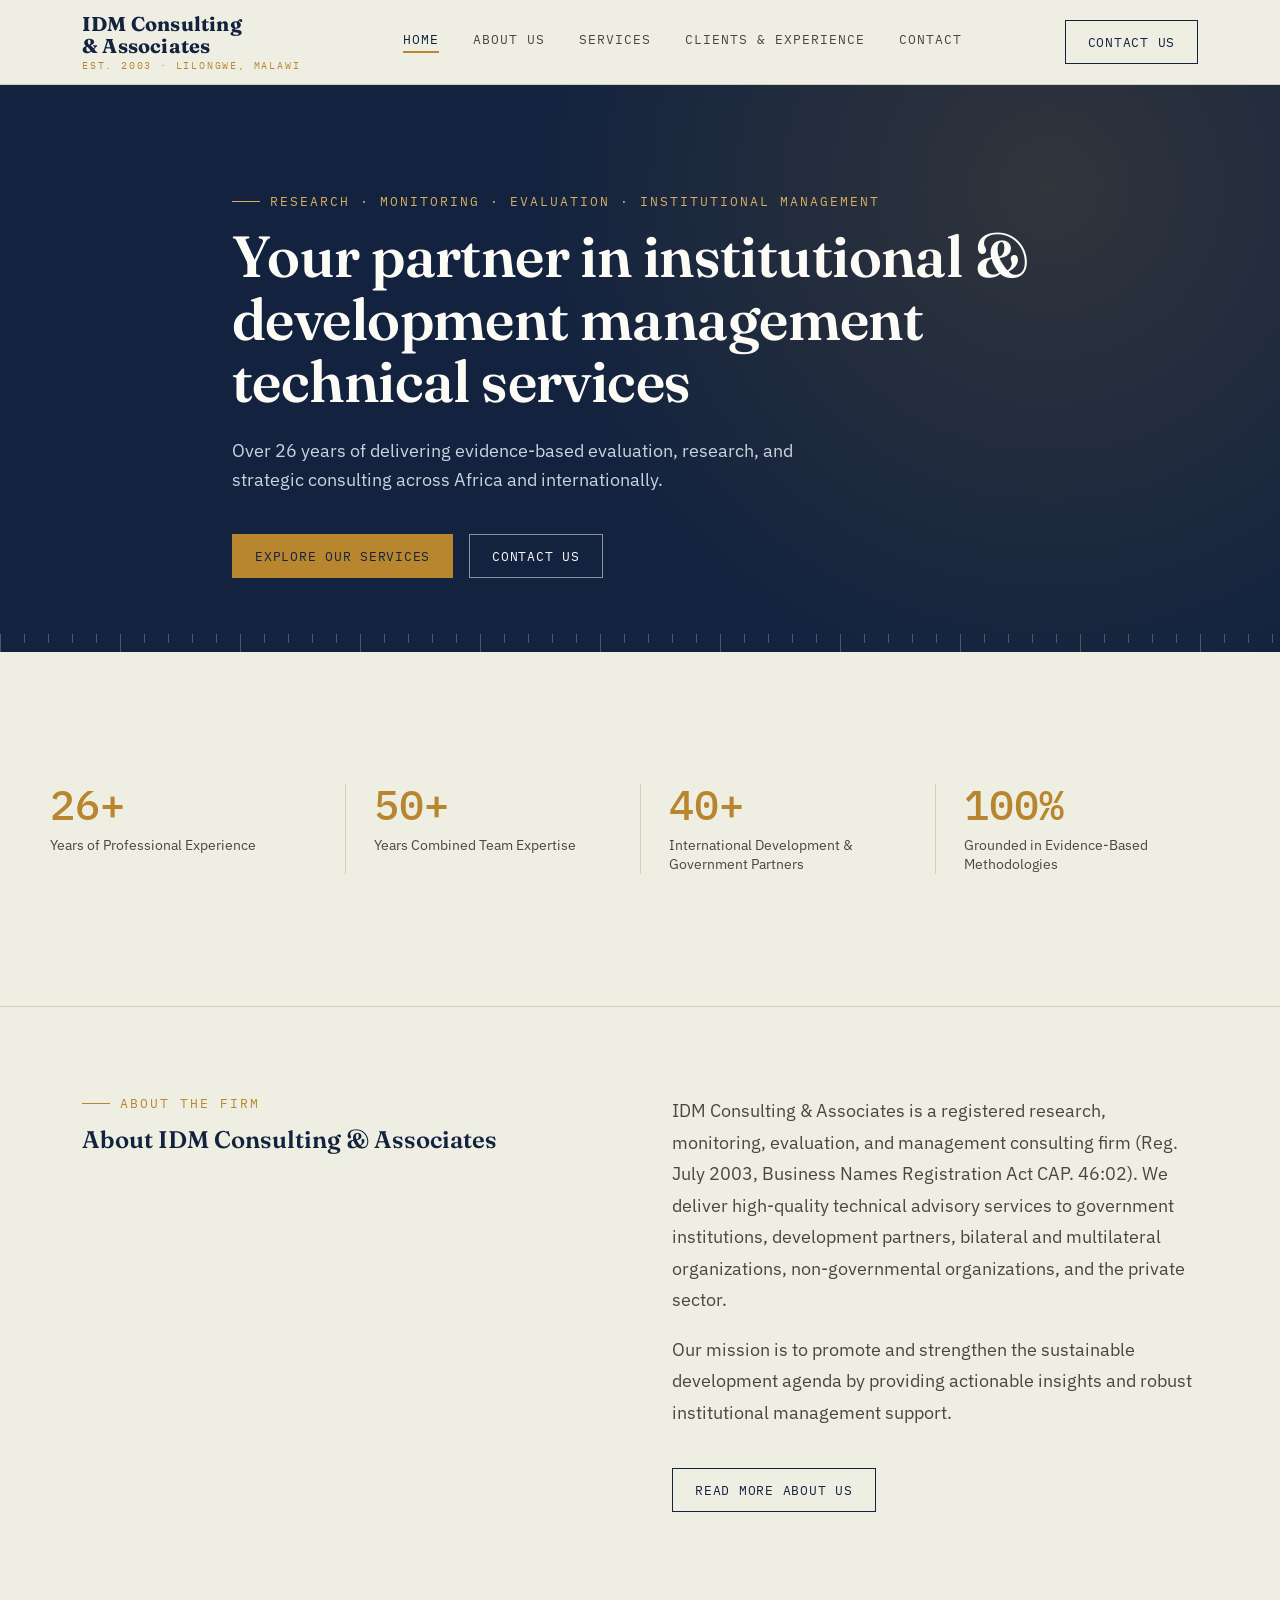
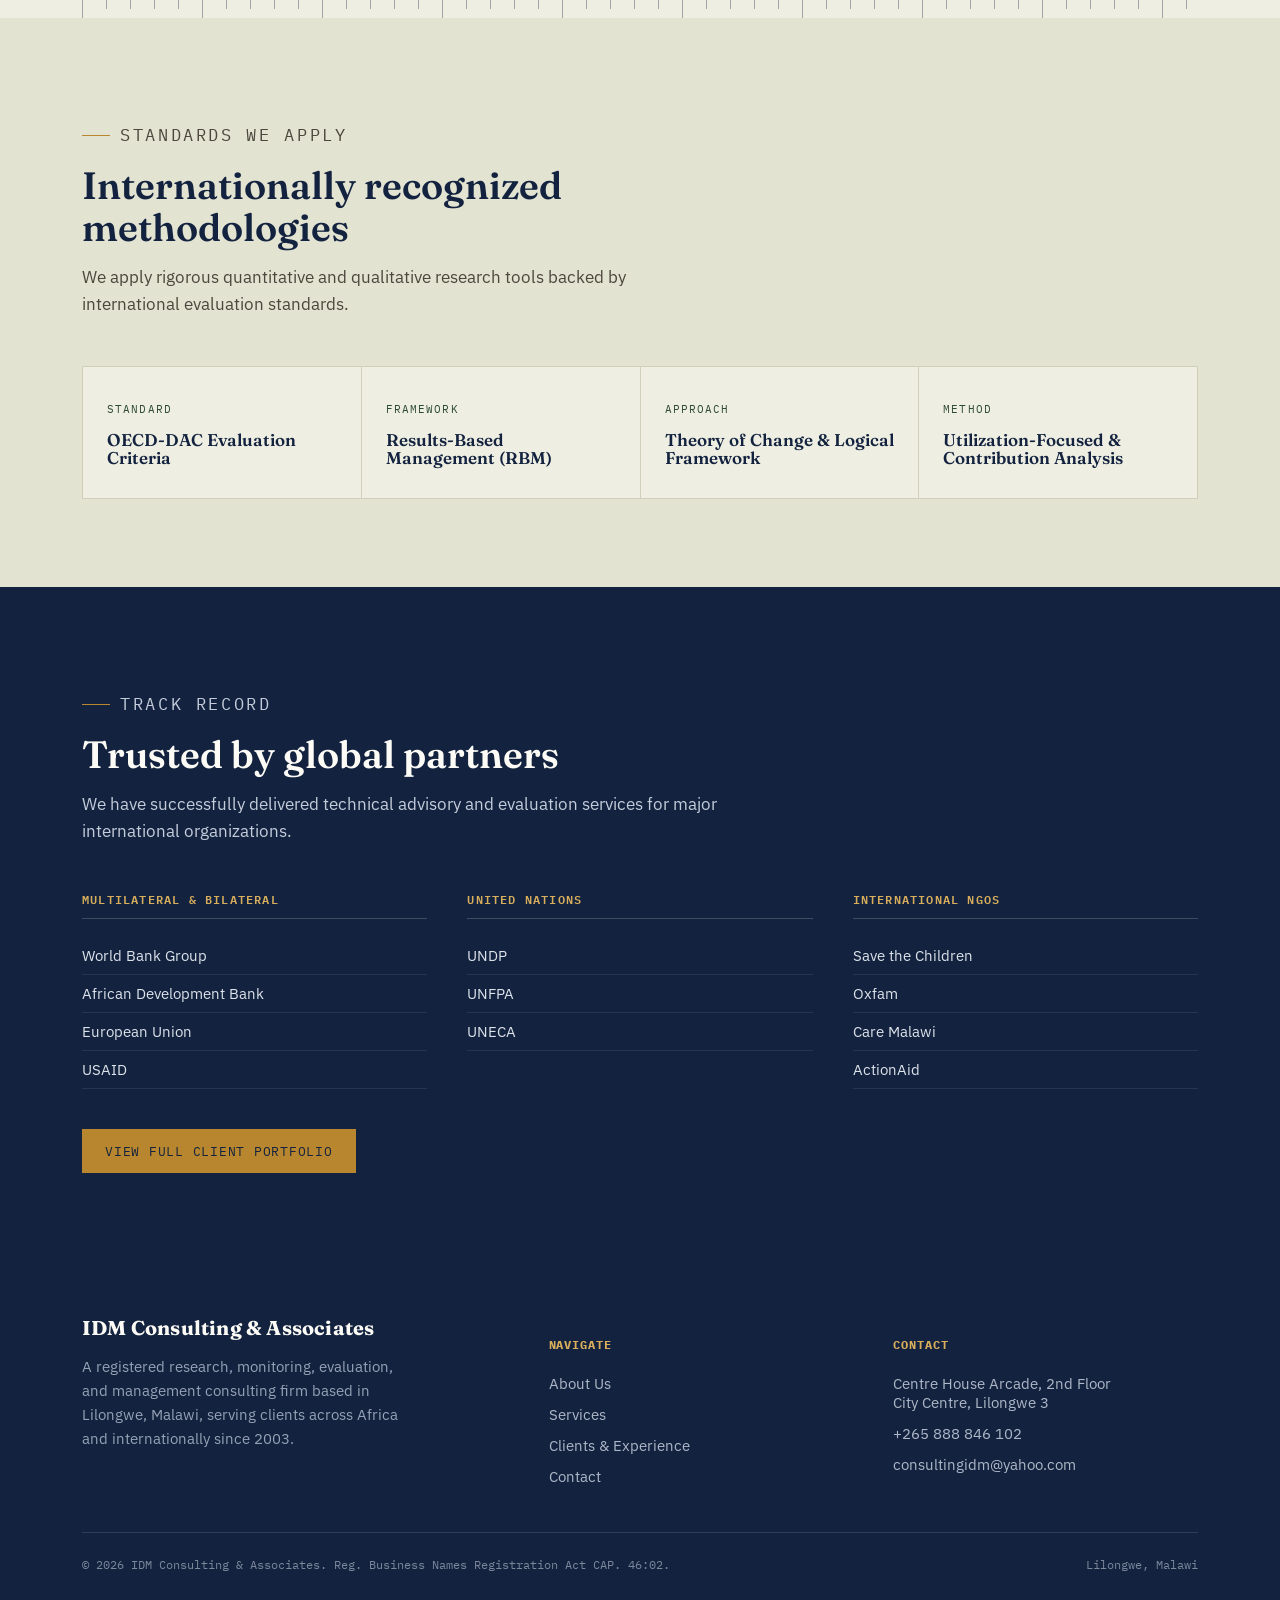
==== index.html @ 52120470 "Add CSS styles and design tokens to index.html Added CSS design tokens and styles for various elemen" ====
<!DOCTYPE html>
<html lang="en">
<head>
<meta charset="UTF-8">
<meta name="viewport" content="width=device-width, initial-scale=1.0">
<title>IDM Consulting & Associates — Institutional & Development Management Technical Services</title>
<meta name="description" content="IDM Consulting & Associates: 26+ years delivering evidence-based evaluation, research, and strategic consulting across Africa and internationally.">
<link rel="preconnect" href="https://fonts.googleapis.com">
<link href="https://fonts.googleapis.com/css2?family=Fraunces:ital,wght@0,500;0,600;0,700;0,900;1,500&family=IBM+Plex+Sans:wght@400;500;600&family=IBM+Plex+Mono:wght@400;500&display=swap" rel="stylesheet">
<style>
/* ========================================================================
   IDM Consulting & Associates — Design Tokens
   Ink (institutional navy) / Paper (archival document) / Gold (evidence)
   Forest (sector, growth) / Rust (Malawi warmth, sparing accent)
   ======================================================================== */

:root {
  --ink: #13233F;
  --ink-2: #1B3155;
  --ink-soft: #5A6B8C;
  --paper: #EEEEE2;
  --paper-alt: #E3E3D2;
  --paper-line: #CFCFBC;
  --gold: #B8862E;
  --gold-light: #D8AE5C;
  --forest: #2C4A34;
  --rust: #9C4630;
  --charcoal: #201D18;
  --charcoal-soft: #4B473C;
  --white: #FCFBF6;

  --serif: "Fraunces", "Iowan Old Style", Georgia, serif;
  --sans: "IBM Plex Sans", -apple-system, BlinkMacSystemFont, "Segoe UI", sans-serif;
  --mono: "IBM Plex Mono", "SFMono-Regular", Menlo, monospace;

  --max: 1180px;
}

*,
*::before,
*::after {
  box-sizing: border-box;
}

html {
  scroll-behavior: smooth;
}

body {
  margin: 0;
  font-family: var(--sans);
  color: var(--charcoal);
  background: var(--paper);
  -webkit-font-smoothing: antialiased;
}

img {
  max-width: 100%;
  display: block;
}

a {
  color: inherit;
  text-decoration: none;
}

ul {
  margin: 0;
  padding: 0;
  list-style: none;
}

h1,
h2,
h3,
h4 {
  font-family: var(--serif);
  margin: 0;
  font-weight: 600;
  color: var(--ink);
  line-height: 1.08;
}

p {
  margin: 0;
}

.wrap {
  max-width: var(--max);
  margin: 0 auto;
  padding: 0 32px;
}

:focus-visible {
  outline: 3px solid var(--gold);
  outline-offset: 3px;
}

@media (prefers-reduced-motion: reduce) {
  * {
    animation-duration: 0.01ms !important;
    transition-duration: 0.01ms !important;
    scroll-behavior: auto !important;
  }
}

/* ---------- Eyebrow / mono labels ---------- */
.eyebrow {
  font-family: var(--mono);
  font-size: 12.5px;
  letter-spacing: 0.16em;
  text-transform: uppercase;
  color: var(--gold);
  display: flex;
  align-items: center;
  gap: 10px;
  margin-bottom: 16px;
}

.eyebrow::before {
  content: "";
  width: 28px;
  height: 1px;
  background: var(--gold);
  display: block;
}

/* ---------- Evidence Ruler — signature divider ---------- */
.ruler {
  height: 18px;
  width: 100%;
  background-image:
    repeating-linear-gradient(90deg,
      var(--ink) 0, var(--ink) 1px,
      transparent 1px, transparent 24px),
    repeating-linear-gradient(90deg,
      var(--ink) 0, var(--ink) 1px,
      transparent 1px, transparent 120px);
  background-size: 24px 9px, 120px 18px;
  background-repeat: repeat-x;
  background-position: left top, left bottom;
  opacity: 0.35;
}

.ruler.on-dark {
  opacity: 0.28;
  filter: invert(1);
}

.ruler-row {
  width: 100%;
  overflow: hidden;
}

/* ---------- Header ---------- */
.site-header {
  position: sticky;
  top: 0;
  z-index: 50;
  background: rgba(238, 238, 226, 0.92);
  backdrop-filter: blur(6px);
  border-bottom: 1px solid var(--paper-line);
}

.site-header .wrap {
  display: flex;
  align-items: center;
  justify-content: space-between;
  height: 84px;
}

.logo {
  font-family: var(--serif);
  font-size: 20px;
  font-weight: 700;
  color: var(--ink);
  letter-spacing: 0.01em;
  line-height: 1.1;
}

.logo span {
  display: block;
  font-family: var(--mono);
  font-size: 10px;
  font-weight: 400;
  letter-spacing: 0.18em;
  color: var(--gold);
  text-transform: uppercase;
  margin-top: 3px;
}

nav.main-nav {
  display: flex;
  align-items: center;
  gap: 34px;
}

nav.main-nav a {
  font-family: var(--mono);
  font-size: 12.5px;
  letter-spacing: 0.08em;
  text-transform: uppercase;
  color: var(--charcoal-soft);
  padding-bottom: 4px;
  border-bottom: 2px solid transparent;
  transition: color .15s ease, border-color .15s ease;
}

nav.main-nav a:hover {
  color: var(--ink);
  border-color: var(--gold);
}

nav.main-nav a.active {
  color: var(--ink);
  border-color: var(--gold);
}

.btn {
  font-family: var(--mono);
  font-size: 12.5px;
  letter-spacing: 0.06em;
  text-transform: uppercase;
  padding: 13px 22px;
  border: 1px solid var(--ink);
  display: inline-block;
  transition: background .15s ease, color .15s ease, transform .1s ease;
  cursor: pointer;
  background: transparent;
}

.btn-primary {
  background: var(--ink);
  color: var(--white);
}

.btn-primary:hover {
  background: var(--ink-2);
}

.btn-ghost {
  color: var(--ink);
}

.btn-ghost:hover {
  background: var(--ink);
  color: var(--white);
}

.btn-gold {
  background: var(--gold);
  color: var(--ink);
  border-color: var(--gold);
}

.btn-gold:hover {
  background: var(--gold-light);
}

.header-cta {
  display: flex;
  align-items: center;
  gap: 20px;
}

.nav-toggle {
  display: none;
  flex-direction: column;
  gap: 5px;
  background: none;
  border: none;
  cursor: pointer;
  padding: 8px;
}

.nav-toggle span {
  width: 24px;
  height: 2px;
  background: var(--ink);
  display: block;
}

/* ---------- Hero ---------- */
.hero {
  background: var(--ink);
  color: var(--white);
  position: relative;
  overflow: hidden;
  padding: 108px 0 0;
}

.hero::before {
  content: "";
  position: absolute;
  inset: 0;
  background-image: radial-gradient(circle at 82% 18%, rgba(184, 134, 46, 0.18), transparent 45%);
  pointer-events: none;
}

.hero .wrap {
  position: relative;
  max-width: 880px;
}

.hero .eyebrow {
  color: var(--gold-light);
}

.hero .eyebrow::before {
  background: var(--gold-light);
}

.hero h1 {
  color: var(--white);
  font-size: clamp(34px, 5vw, 58px);
  letter-spacing: -0.01em;
}

.hero p.lede {
  font-size: 18px;
  line-height: 1.6;
  color: #CBD3E1;
  max-width: 620px;
  margin: 24px 0 40px;
}

.hero .hero-actions {
  display: flex;
  gap: 16px;
  flex-wrap: wrap;
  padding-bottom: 56px;
}

.hero .btn-ghost {
  color: var(--white);
  border-color: rgba(255, 255, 255, 0.5);
}

.hero .btn-ghost:hover {
  background: var(--white);
  color: var(--ink);
}

/* ---------- Stats bar ---------- */
.stats {
  background: var(--paper);
  border-bottom: 1px solid var(--paper-line);
}

.stats-grid {
  display: grid;
  grid-template-columns: repeat(4, 1fr);
  padding: 44px 0;
}

.stat {
  padding: 0 28px;
  border-left: 1px solid var(--paper-line);
}

.stat:first-child {
  border-left: none;
  padding-left: 0;
}

.stat .num {
  font-family: var(--mono);
  font-size: clamp(30px, 3.4vw, 42px);
  font-weight: 500;
  color: var(--gold);
  line-height: 1;
}

.stat .label {
  margin-top: 10px;
  font-size: 13.5px;
  color: var(--charcoal-soft);
  line-height: 1.4;
}

/* ---------- Sections ---------- */
section {
  padding: 88px 0;
}

.section-alt {
  background: var(--paper-alt);
}

.section-ink {
  background: var(--ink);
  color: var(--white);
}

.section-ink h2,
.section-ink h3 {
  color: var(--white);
}

.section-head {
  max-width: 640px;
  margin-bottom: 48px;
}

.section-head h2 {
  font-size: clamp(26px, 3.2vw, 38px);
}

.section-head p {
  margin-top: 16px;
  font-size: 16.5px;
  line-height: 1.65;
  color: var(--charcoal-soft);
}

.section-ink .section-head p {
  color: #C4CCDB;
}

.lead-text {
  font-size: 18px;
  line-height: 1.75;
  color: var(--charcoal-soft);
  max-width: 760px;
}

.lead-text+.lead-text {
  margin-top: 18px;
}

/* ---------- Two column ---------- */
.two-col {
  display: grid;
  grid-template-columns: 1fr 1fr;
  gap: 64px;
  align-items: start;
}

/* ---------- Framework / methodology chips ---------- */
.framework-grid {
  display: grid;
  grid-template-columns: repeat(4, 1fr);
  gap: 1px;
  background: var(--paper-line);
  border: 1px solid var(--paper-line);
}

.framework-card {
  background: var(--paper);
  padding: 30px 24px;
}

.framework-card .tag {
  font-family: var(--mono);
  font-size: 11px;
  letter-spacing: 0.1em;
  color: var(--forest);
  text-transform: uppercase;
}

.framework-card h4 {
  margin-top: 14px;
  font-size: 17px;
}

/* ---------- Partner wall ---------- */
.partner-groups {
  display: grid;
  grid-template-columns: repeat(3, 1fr);
  gap: 40px;
}

.partner-group h4 {
  font-family: var(--mono);
  font-size: 12px;
  text-transform: uppercase;
  letter-spacing: 0.1em;
  color: var(--gold-light);
  margin-bottom: 18px;
  padding-bottom: 12px;
  border-bottom: 1px solid rgba(255, 255, 255, 0.18);
}

.partner-group ul li {
  padding: 9px 0;
  border-bottom: 1px solid rgba(255, 255, 255, 0.08);
  font-size: 15px;
  color: #DDE2EA;
}

/* ---------- Value / expertise cards ---------- */
.card-grid {
  display: grid;
  grid-template-columns: repeat(2, 1fr);
  gap: 2px;
  background: var(--paper-line);
  border: 1px solid var(--paper-line);
}

.value-card {
  background: var(--paper);
  padding: 34px;
}

.value-card .mark {
  font-family: var(--mono);
  font-size: 12px;
  color: var(--gold);
  display: block;
  margin-bottom: 14px;
}

.value-card h4 {
  font-size: 19px;
  margin-bottom: 10px;
}

.value-card p {
  font-size: 15px;
  line-height: 1.6;
  color: var(--charcoal-soft);
}

.expertise-list {
  display: flex;
  flex-direction: column;
}

.expertise-row {
  display: grid;
  grid-template-columns: 220px 1fr;
  gap: 32px;
  padding: 26px 0;
  border-bottom: 1px solid var(--paper-line);
}

.expertise-row:first-child {
  border-top: 1px solid var(--paper-line);
}

.expertise-row h4 {
  font-size: 17px;
  color: var(--forest);
}

.expertise-row p {
  font-size: 15.5px;
  line-height: 1.6;
  color: var(--charcoal-soft);
}

/* ---------- Services ---------- */
.service-block {
  padding: 56px 0;
  border-bottom: 1px solid var(--paper-line);
}

.service-block:first-of-type {
  padding-top: 0;
}

.service-head {
  display: flex;
  gap: 28px;
  align-items: baseline;
  margin-bottom: 26px;
}

.service-num {
  font-family: var(--mono);
  font-size: 15px;
  color: var(--gold);
  border: 1px solid var(--gold);
  width: 40px;
  height: 40px;
  display: flex;
  align-items: center;
  justify-content: center;
  flex-shrink: 0;
}

.service-head h3 {
  font-size: 26px;
}

.service-items {
  display: grid;
  grid-template-columns: repeat(2, 1fr);
  gap: 24px 40px;
}

.service-item .t {
  font-family: var(--sans);
  font-weight: 600;
  color: var(--ink);
  font-size: 15.5px;
}

.service-item .d {
  margin-top: 6px;
  font-size: 15px;
  line-height: 1.55;
  color: var(--charcoal-soft);
}

.sector-tags {
  display: flex;
  flex-wrap: wrap;
  gap: 10px;
}

.sector-tags li {
  font-family: var(--mono);
  font-size: 13px;
  padding: 10px 16px;
  border: 1px solid var(--forest);
  color: var(--forest);
  letter-spacing: 0.02em;
}

/* ---------- Clients directory ---------- */
.directory {
  display: grid;
  grid-template-columns: 1fr 1fr;
  gap: 0 60px;
}

.directory-group {
  padding: 28px 0;
  border-top: 1px solid var(--paper-line);
}

.directory-group h3 {
  font-size: 15px;
  font-family: var(--mono);
  text-transform: uppercase;
  letter-spacing: 0.08em;
  color: var(--forest);
  margin-bottom: 18px;
}

.directory-group ul li {
  padding: 10px 0;
  border-bottom: 1px dotted var(--paper-line);
  font-size: 15.5px;
  display: flex;
  justify-content: space-between;
  gap: 12px;
}

.directory-group ul li::after {
  content: attr(data-tag);
  font-family: var(--mono);
  font-size: 11px;
  color: var(--ink-soft);
  white-space: nowrap;
}

/* ---------- Stamp badge ---------- */
.stamp {
  width: 128px;
  height: 128px;
  border: 1.5px solid var(--rust);
  border-radius: 50%;
  display: flex;
  align-items: center;
  justify-content: center;
  text-align: center;
  transform: rotate(-8deg);
  flex-shrink: 0;
  position: relative;
}

.stamp::before {
  content: "";
  position: absolute;
  inset: 7px;
  border: 1px solid var(--rust);
  border-radius: 50%;
  opacity: 0.6;
}

.stamp p {
  font-family: var(--mono);
  font-size: 10.5px;
  color: var(--rust);
  text-transform: uppercase;
  letter-spacing: 0.06em;
  line-height: 1.5;
}

.reg-row {
  display: flex;
  gap: 28px;
  align-items: center;
  margin-top: 40px;
}

.reg-row .reg-text {
  font-size: 14.5px;
  color: var(--charcoal-soft);
  line-height: 1.6;
  max-width: 380px;
}

/* ---------- Contact ---------- */
.contact-grid {
  display: grid;
  grid-template-columns: 0.85fr 1.15fr;
  gap: 72px;
}

.contact-block {
  margin-bottom: 36px;
}

.contact-block h4 {
  font-family: var(--mono);
  font-size: 12px;
  text-transform: uppercase;
  letter-spacing: 0.08em;
  color: var(--gold);
  margin-bottom: 12px;
}

.contact-block p {
  font-size: 16px;
  line-height: 1.7;
  color: var(--ink);
}

.contact-block a {
  color: var(--ink);
  border-bottom: 1px solid var(--paper-line);
}

form.inquiry {
  display: grid;
  gap: 20px;
}

.form-row {
  display: grid;
  grid-template-columns: 1fr 1fr;
  gap: 20px;
}

.field {
  display: flex;
  flex-direction: column;
  gap: 8px;
}

.field label {
  font-family: var(--mono);
  font-size: 11.5px;
  letter-spacing: 0.06em;
  text-transform: uppercase;
  color: var(--charcoal-soft);
}

.field input,
.field select,
.field textarea {
  font-family: var(--sans);
  font-size: 15px;
  padding: 13px 14px;
  background: var(--white);
  border: 1px solid var(--paper-line);
  color: var(--charcoal);
}

.field textarea {
  resize: vertical;
  min-height: 120px;
}

.field input:focus,
.field select:focus,
.field textarea:focus {
  border-color: var(--gold);
}

.form-note {
  font-size: 13px;
  color: var(--ink-soft);
  margin-top: -4px;
}

.form-status {
  font-size: 14px;
  margin-top: 4px;
  min-height: 20px;
}

.form-status.ok {
  color: var(--forest);
}

/* ---------- Footer ---------- */
footer.site-footer {
  background: var(--ink);
  color: #AEB7C7;
  padding: 56px 0 32px;
}

.footer-grid {
  display: grid;
  grid-template-columns: 1.4fr 1fr 1fr;
  gap: 40px;
  margin-bottom: 40px;
}

.footer-brand .logo {
  color: var(--white);
}

.footer-brand p {
  margin-top: 16px;
  font-size: 14.5px;
  line-height: 1.65;
  max-width: 320px;
  color: #96A1B5;
}

.footer-col h5 {
  font-family: var(--mono);
  font-size: 11.5px;
  text-transform: uppercase;
  letter-spacing: 0.08em;
  color: var(--gold-light);
  margin-bottom: 16px;
}

.footer-col ul li {
  padding: 6px 0;
  font-size: 14.5px;
}

.footer-col ul li a:hover {
  color: var(--white);
}

.footer-bottom {
  display: flex;
  justify-content: space-between;
  align-items: center;
  padding-top: 24px;
  border-top: 1px solid rgba(255, 255, 255, 0.12);
  font-family: var(--mono);
  font-size: 12px;
  color: #7C879B;
  flex-wrap: wrap;
  gap: 12px;
}

/* ---------- Page intro banner ---------- */
.page-banner {
  background: var(--ink);
  color: var(--white);
  padding: 148px 0 64px;
}

.page-banner .eyebrow {
  color: var(--gold-light);
}

.page-banner .eyebrow::before {
  background: var(--gold-light);
}

.page-banner h1 {
  color: var(--white);
  font-size: clamp(32px, 4.4vw, 48px);
  max-width: 760px;
}

.page-banner p {
  margin-top: 18px;
  color: #C4CCDB;
  max-width: 620px;
  font-size: 16.5px;
  line-height: 1.65;
}

/* ---------- Responsive ---------- */
@media (max-width: 900px) {
  nav.main-nav,
  .header-cta .btn-ghost {
    display: none;
  }

  .nav-toggle {
    display: flex;
  }

  .site-header.open nav.main-nav {
    display: flex;
    position: absolute;
    top: 84px;
    left: 0;
    right: 0;
    background: var(--paper);
    flex-direction: column;
    align-items: flex-start;
    padding: 20px 32px 28px;
    gap: 16px;
    border-bottom: 1px solid var(--paper-line);
  }

  .stats-grid {
    grid-template-columns: repeat(2, 1fr);
    gap: 28px 0;
  }

  .stat {
    border-left: none;
    padding-left: 0;
    padding-bottom: 20px;
    border-bottom: 1px solid var(--paper-line);
  }

  .two-col {
    grid-template-columns: 1fr;
    gap: 40px;
  }

  .framework-grid {
    grid-template-columns: repeat(2, 1fr);
  }

  .partner-groups {
    grid-template-columns: 1fr;
    gap: 32px;
  }

  .card-grid {
    grid-template-columns: 1fr;
  }

  .expertise-row {
    grid-template-columns: 1fr;
    gap: 8px;
  }

  .service-items {
    grid-template-columns: 1fr;
  }

  .directory {
    grid-template-columns: 1fr;
  }

  .contact-grid {
    grid-template-columns: 1fr;
    gap: 48px;
  }

  .form-row {
    grid-template-columns: 1fr;
  }

  .footer-grid {
    grid-template-columns: 1fr;
    gap: 32px;
  }

  .reg-row {
    flex-direction: column;
    align-items: flex-start;
  }
}

@media (max-width: 560px) {
  .wrap {
    padding: 0 20px;
  }

  .hero {
    padding-top: 100px;
  }

  section {
    padding: 64px 0;
  }
}
</style>
</head>
<body>

<header class="site-header">
  <div class="wrap">
    <a href="index.html" class="logo">IDM Consulting<br>& Associates<span>Est. 2003 · Lilongwe, Malawi</span></a>
    <nav class="main-nav">
      <a href="index.html" class="active">Home</a>
      <a href="about.html">About Us</a>
      <a href="services.html">Services</a>
      <a href="clients.html">Clients & Experience</a>
      <a href="contact.html">Contact</a>
    </nav>
    <div class="header-cta">
      <a href="contact.html" class="btn btn-ghost">Contact Us</a>
      <button class="nav-toggle" aria-label="Toggle menu"><span></span><span></span><span></span></button>
    </div>
  </div>
</header>

<section class="hero">
  <div class="wrap">
    <p class="eyebrow">Research · Monitoring · Evaluation · Institutional Management</p>
    <h1>Your partner in institutional &amp; development management technical services</h1>
    <p class="lede">Over 26 years of delivering evidence-based evaluation, research, and strategic consulting across Africa and internationally.</p>
    <div class="hero-actions">
      <a href="services.html" class="btn btn-gold">Explore Our Services</a>
      <a href="contact.html" class="btn btn-ghost">Contact Us</a>
    </div>
  </div>
  <div class="ruler-row"><div class="ruler on-dark"></div></div>
</section>

<section class="stats">
  <div class="wrap stats-grid">
    <div class="stat"><div class="num">26+</div><div class="label">Years of Professional Experience</div></div>
    <div class="stat"><div class="num">50+</div><div class="label">Years Combined Team Expertise</div></div>
    <div class="stat"><div class="num">40+</div><div class="label">International Development &amp; Government Partners</div></div>
    <div class="stat"><div class="num">100%</div><div class="label">Grounded in Evidence-Based Methodologies</div></div>
  </div>
</section>

<section>
  <div class="wrap two-col">
    <div>
      <p class="eyebrow">About the Firm</p>
      <h2>About IDM Consulting &amp; Associates</h2>
    </div>
    <div>
      <p class="lead-text">IDM Consulting &amp; Associates is a registered research, monitoring, evaluation, and management consulting firm (Reg. July 2003, Business Names Registration Act CAP. 46:02). We deliver high-quality technical advisory services to government institutions, development partners, bilateral and multilateral organizations, non-governmental organizations, and the private sector.</p>
      <p class="lead-text">Our mission is to promote and strengthen the sustainable development agenda by providing actionable insights and robust institutional management support.</p>
      <div class="reg-row">
        <a href="about.html" class="btn btn-ghost">Read More About Us</a>
      </div>
    </div>
  </div>
</section>

<div class="ruler-row wrap"><div class="ruler"></div></div>

<section class="section-alt">
  <div class="wrap">
    <div class="section-head">
      <p class="eyebrow">Standards We Apply</p>
      <h2>Internationally recognized methodologies</h2>
      <p>We apply rigorous quantitative and qualitative research tools backed by international evaluation standards.</p>
    </div>
    <div class="framework-grid">
      <div class="framework-card"><span class="tag">Standard</span><h4>OECD-DAC Evaluation Criteria</h4></div>
      <div class="framework-card"><span class="tag">Framework</span><h4>Results-Based Management (RBM)</h4></div>
      <div class="framework-card"><span class="tag">Approach</span><h4>Theory of Change &amp; Logical Framework</h4></div>
      <div class="framework-card"><span class="tag">Method</span><h4>Utilization-Focused &amp; Contribution Analysis</h4></div>
    </div>
  </div>
</section>

<section class="section-ink">
  <div class="wrap">
    <div class="section-head">
      <p class="eyebrow">Track Record</p>
      <h2>Trusted by global partners</h2>
      <p>We have successfully delivered technical advisory and evaluation services for major international organizations.</p>
    </div>
    <div class="partner-groups">
      <div class="partner-group">
        <h4>Multilateral &amp; Bilateral</h4>
        <ul>
          <li>World Bank Group</li>
          <li>African Development Bank</li>
          <li>European Union</li>
          <li>USAID</li>
        </ul>
      </div>
      <div class="partner-group">
        <h4>United Nations</h4>
        <ul>
          <li>UNDP</li>
          <li>UNFPA</li>
          <li>UNECA</li>
        </ul>
      </div>
      <div class="partner-group">
        <h4>International NGOs</h4>
        <ul>
          <li>Save the Children</li>
          <li>Oxfam</li>
          <li>Care Malawi</li>
          <li>ActionAid</li>
        </ul>
      </div>
    </div>
    <div class="reg-row">
      <a href="clients.html" class="btn btn-gold">View Full Client Portfolio</a>
    </div>
  </div>
</section>

<footer class="site-footer">
  <div class="wrap">
    <div class="footer-grid">
      <div class="footer-brand">
        <span class="logo">IDM Consulting &amp; Associates</span>
        <p>A registered research, monitoring, evaluation, and management consulting firm based in Lilongwe, Malawi, serving clients across Africa and internationally since 2003.</p>
      </div>
      <div class="footer-col">
        <h5>Navigate</h5>
        <ul>
          <li><a href="about.html">About Us</a></li>
          <li><a href="services.html">Services</a></li>
          <li><a href="clients.html">Clients &amp; Experience</a></li>
          <li><a href="contact.html">Contact</a></li>
        </ul>
      </div>
      <div class="footer-col">
        <h5>Contact</h5>
        <ul>
          <li>Centre House Arcade, 2nd Floor<br>City Centre, Lilongwe 3</li>
          <li>+265 888 846 102</li>
          <li>consultingidm@yahoo.com</li>
        </ul>
      </div>
    </div>
    <div class="footer-bottom">
      <span>© 2026 IDM Consulting &amp; Associates. Reg. Business Names Registration Act CAP. 46:02.</span>
      <span>Lilongwe, Malawi</span>
    </div>
  </div>
</footer>

<script src="script.js"></script>
</body>
</html>
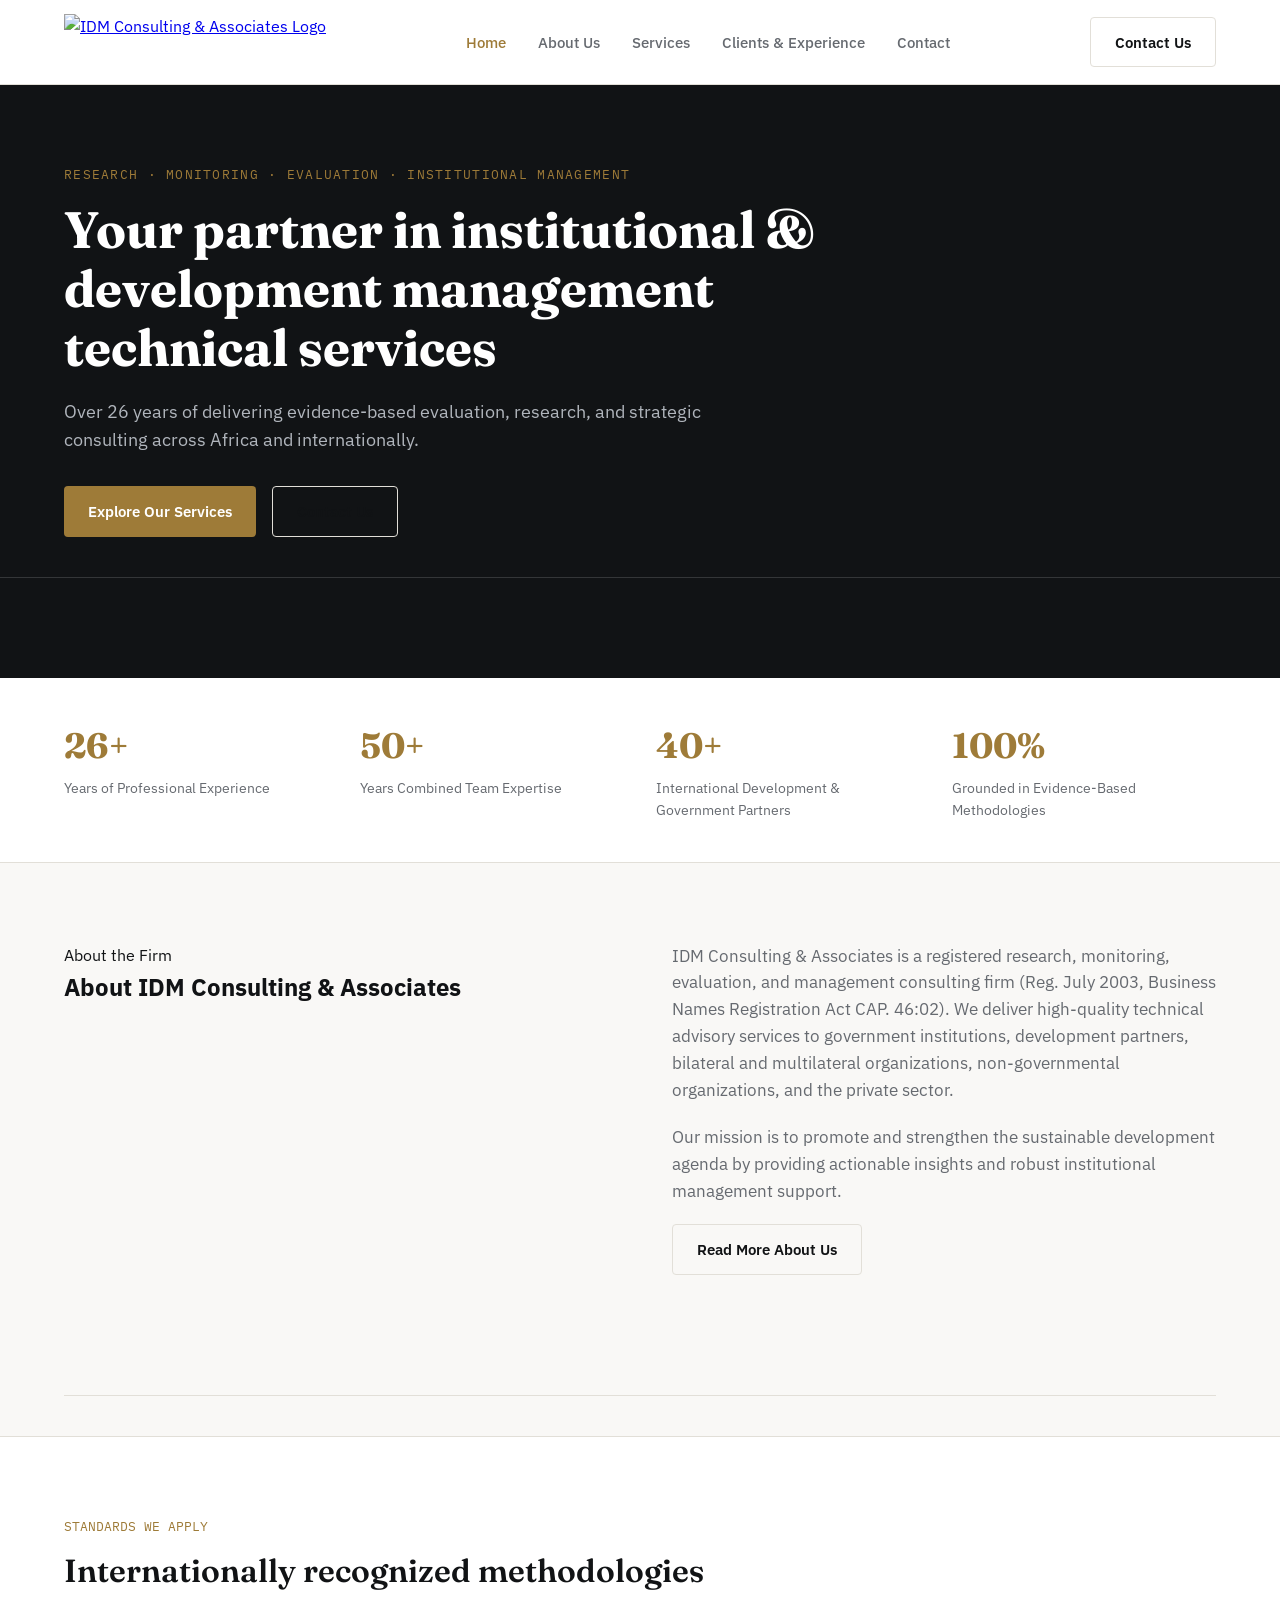
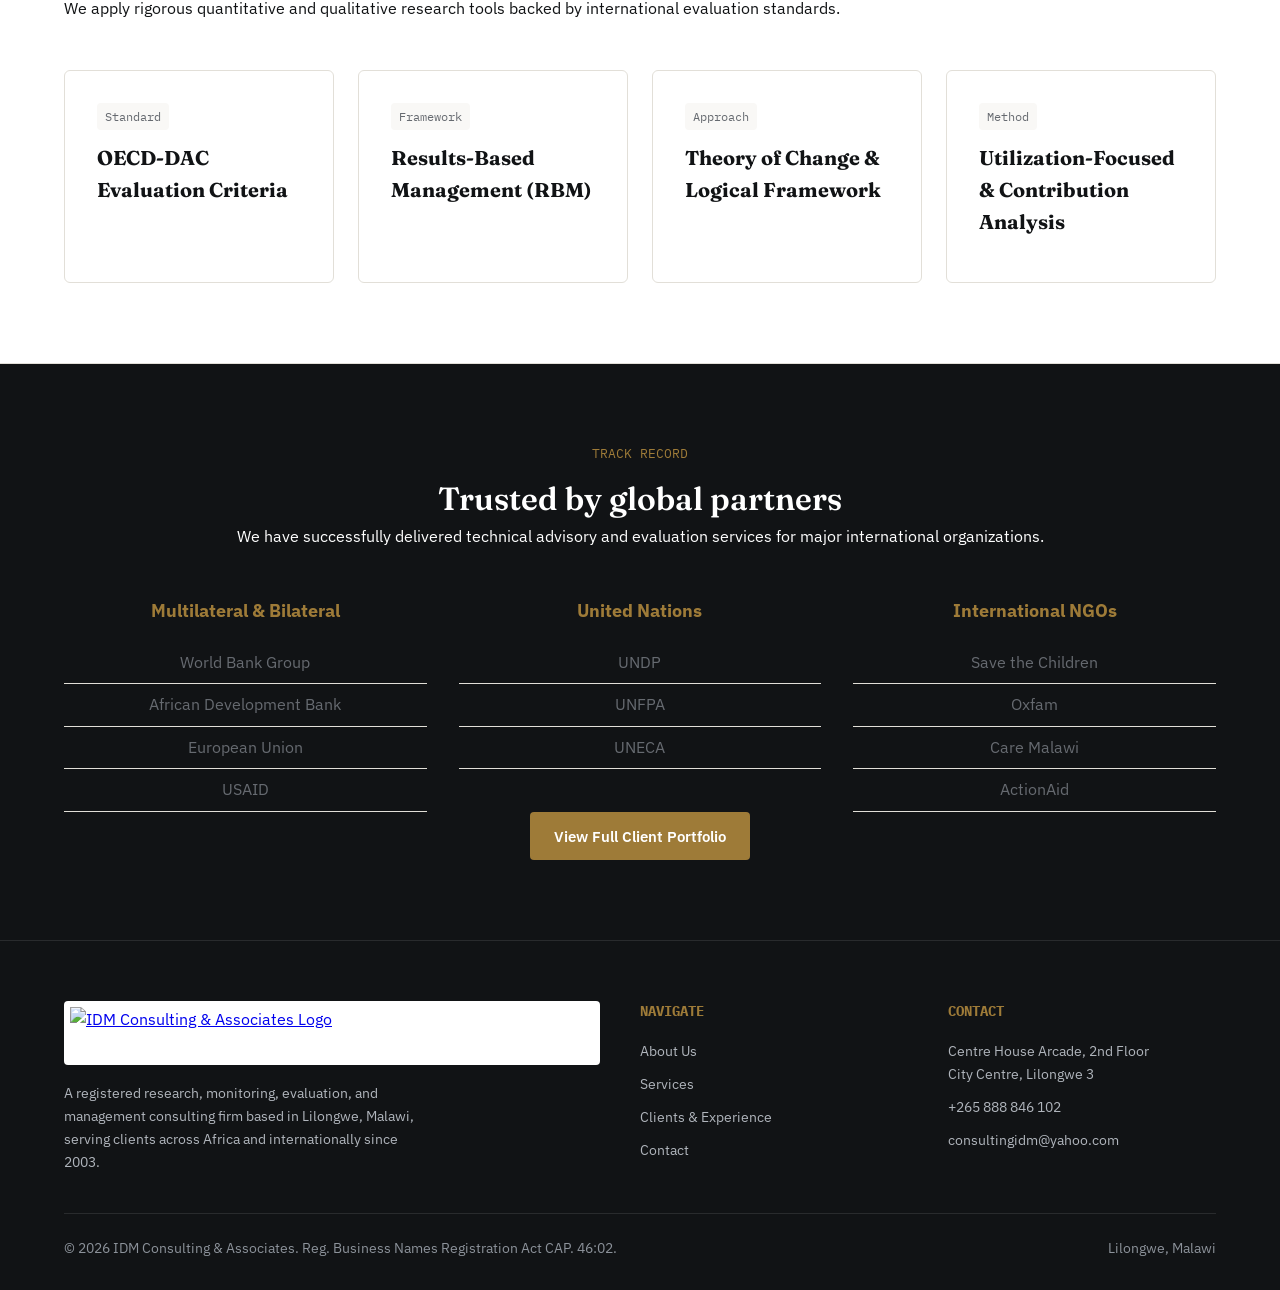
==== commit 0e171a0f: "Update index.html" ====
--- a/index.html
+++ b/index.html
@@ -7,990 +7,38 @@
 <meta name="description" content="IDM Consulting & Associates: 26+ years delivering evidence-based evaluation, research, and strategic consulting across Africa and internationally.">
 <link rel="preconnect" href="https://fonts.googleapis.com">
 <link href="https://fonts.googleapis.com/css2?family=Fraunces:ital,wght@0,500;0,600;0,700;0,900;1,500&family=IBM+Plex+Sans:wght@400;500;600&family=IBM+Plex+Mono:wght@400;500&display=swap" rel="stylesheet">
+<link rel="stylesheet" href="styles.css">
 <style>
-/* ========================================================================
-   IDM Consulting & Associates — Design Tokens
-   Ink (institutional navy) / Paper (archival document) / Gold (evidence)
-   Forest (sector, growth) / Rust (Malawi warmth, sparing accent)
-   ======================================================================== */
-
-:root {
-  --ink: #13233F;
-  --ink-2: #1B3155;
-  --ink-soft: #5A6B8C;
-  --paper: #EEEEE2;
-  --paper-alt: #E3E3D2;
-  --paper-line: #CFCFBC;
-  --gold: #B8862E;
-  --gold-light: #D8AE5C;
-  --forest: #2C4A34;
-  --rust: #9C4630;
-  --charcoal: #201D18;
-  --charcoal-soft: #4B473C;
-  --white: #FCFBF6;
-
-  --serif: "Fraunces", "Iowan Old Style", Georgia, serif;
-  --sans: "IBM Plex Sans", -apple-system, BlinkMacSystemFont, "Segoe UI", sans-serif;
-  --mono: "IBM Plex Mono", "SFMono-Regular", Menlo, monospace;
-
-  --max: 1180px;
-}
-
-*,
-*::before,
-*::after {
-  box-sizing: border-box;
-}
-
-html {
-  scroll-behavior: smooth;
-}
-
-body {
-  margin: 0;
-  font-family: var(--sans);
-  color: var(--charcoal);
-  background: var(--paper);
-  -webkit-font-smoothing: antialiased;
-}
-
-img {
-  max-width: 100%;
-  display: block;
-}
-
-a {
-  color: inherit;
-  text-decoration: none;
-}
-
-ul {
-  margin: 0;
-  padding: 0;
-  list-style: none;
-}
-
-h1,
-h2,
-h3,
-h4 {
-  font-family: var(--serif);
-  margin: 0;
-  font-weight: 600;
-  color: var(--ink);
-  line-height: 1.08;
-}
-
-p {
-  margin: 0;
-}
-
-.wrap {
-  max-width: var(--max);
-  margin: 0 auto;
-  padding: 0 32px;
-}
-
-:focus-visible {
-  outline: 3px solid var(--gold);
-  outline-offset: 3px;
-}
-
-@media (prefers-reduced-motion: reduce) {
-  * {
-    animation-duration: 0.01ms !important;
-    transition-duration: 0.01ms !important;
-    scroll-behavior: auto !important;
+  /* Embedded Logo Styles */
+  .site-logo {
+    height: 56px;
+    width: auto;
+    display: block;
+    object-fit: contain;
   }
-}
-
-/* ---------- Eyebrow / mono labels ---------- */
-.eyebrow {
-  font-family: var(--mono);
-  font-size: 12.5px;
-  letter-spacing: 0.16em;
-  text-transform: uppercase;
-  color: var(--gold);
-  display: flex;
-  align-items: center;
-  gap: 10px;
-  margin-bottom: 16px;
-}
-
-.eyebrow::before {
-  content: "";
-  width: 28px;
-  height: 1px;
-  background: var(--gold);
-  display: block;
-}
-
-/* ---------- Evidence Ruler — signature divider ---------- */
-.ruler {
-  height: 18px;
-  width: 100%;
-  background-image:
-    repeating-linear-gradient(90deg,
-      var(--ink) 0, var(--ink) 1px,
-      transparent 1px, transparent 24px),
-    repeating-linear-gradient(90deg,
-      var(--ink) 0, var(--ink) 1px,
-      transparent 1px, transparent 120px);
-  background-size: 24px 9px, 120px 18px;
-  background-repeat: repeat-x;
-  background-position: left top, left bottom;
-  opacity: 0.35;
-}
-
-.ruler.on-dark {
-  opacity: 0.28;
-  filter: invert(1);
-}
-
-.ruler-row {
-  width: 100%;
-  overflow: hidden;
-}
-
-/* ---------- Header ---------- */
-.site-header {
-  position: sticky;
-  top: 0;
-  z-index: 50;
-  background: rgba(238, 238, 226, 0.92);
-  backdrop-filter: blur(6px);
-  border-bottom: 1px solid var(--paper-line);
-}
-
-.site-header .wrap {
-  display: flex;
-  align-items: center;
-  justify-content: space-between;
-  height: 84px;
-}
-
-.logo {
-  font-family: var(--serif);
-  font-size: 20px;
-  font-weight: 700;
-  color: var(--ink);
-  letter-spacing: 0.01em;
-  line-height: 1.1;
-}
-
-.logo span {
-  display: block;
-  font-family: var(--mono);
-  font-size: 10px;
-  font-weight: 400;
-  letter-spacing: 0.18em;
-  color: var(--gold);
-  text-transform: uppercase;
-  margin-top: 3px;
-}
-
-nav.main-nav {
-  display: flex;
-  align-items: center;
-  gap: 34px;
-}
-
-nav.main-nav a {
-  font-family: var(--mono);
-  font-size: 12.5px;
-  letter-spacing: 0.08em;
-  text-transform: uppercase;
-  color: var(--charcoal-soft);
-  padding-bottom: 4px;
-  border-bottom: 2px solid transparent;
-  transition: color .15s ease, border-color .15s ease;
-}
-
-nav.main-nav a:hover {
-  color: var(--ink);
-  border-color: var(--gold);
-}
-
-nav.main-nav a.active {
-  color: var(--ink);
-  border-color: var(--gold);
-}
-
-.btn {
-  font-family: var(--mono);
-  font-size: 12.5px;
-  letter-spacing: 0.06em;
-  text-transform: uppercase;
-  padding: 13px 22px;
-  border: 1px solid var(--ink);
-  display: inline-block;
-  transition: background .15s ease, color .15s ease, transform .1s ease;
-  cursor: pointer;
-  background: transparent;
-}
-
-.btn-primary {
-  background: var(--ink);
-  color: var(--white);
-}
-
-.btn-primary:hover {
-  background: var(--ink-2);
-}
-
-.btn-ghost {
-  color: var(--ink);
-}
-
-.btn-ghost:hover {
-  background: var(--ink);
-  color: var(--white);
-}
-
-.btn-gold {
-  background: var(--gold);
-  color: var(--ink);
-  border-color: var(--gold);
-}
-
-.btn-gold:hover {
-  background: var(--gold-light);
-}
-
-.header-cta {
-  display: flex;
-  align-items: center;
-  gap: 20px;
-}
-
-.nav-toggle {
-  display: none;
-  flex-direction: column;
-  gap: 5px;
-  background: none;
-  border: none;
-  cursor: pointer;
-  padding: 8px;
-}
-
-.nav-toggle span {
-  width: 24px;
-  height: 2px;
-  background: var(--ink);
-  display: block;
-}
-
-/* ---------- Hero ---------- */
-.hero {
-  background: var(--ink);
-  color: var(--white);
-  position: relative;
-  overflow: hidden;
-  padding: 108px 0 0;
-}
-
-.hero::before {
-  content: "";
-  position: absolute;
-  inset: 0;
-  background-image: radial-gradient(circle at 82% 18%, rgba(184, 134, 46, 0.18), transparent 45%);
-  pointer-events: none;
-}
-
-.hero .wrap {
-  position: relative;
-  max-width: 880px;
-}
-
-.hero .eyebrow {
-  color: var(--gold-light);
-}
-
-.hero .eyebrow::before {
-  background: var(--gold-light);
-}
-
-.hero h1 {
-  color: var(--white);
-  font-size: clamp(34px, 5vw, 58px);
-  letter-spacing: -0.01em;
-}
-
-.hero p.lede {
-  font-size: 18px;
-  line-height: 1.6;
-  color: #CBD3E1;
-  max-width: 620px;
-  margin: 24px 0 40px;
-}
-
-.hero .hero-actions {
-  display: flex;
-  gap: 16px;
-  flex-wrap: wrap;
-  padding-bottom: 56px;
-}
-
-.hero .btn-ghost {
-  color: var(--white);
-  border-color: rgba(255, 255, 255, 0.5);
-}
-
-.hero .btn-ghost:hover {
-  background: var(--white);
-  color: var(--ink);
-}
-
-/* ---------- Stats bar ---------- */
-.stats {
-  background: var(--paper);
-  border-bottom: 1px solid var(--paper-line);
-}
-
-.stats-grid {
-  display: grid;
-  grid-template-columns: repeat(4, 1fr);
-  padding: 44px 0;
-}
-
-.stat {
-  padding: 0 28px;
-  border-left: 1px solid var(--paper-line);
-}
-
-.stat:first-child {
-  border-left: none;
-  padding-left: 0;
-}
-
-.stat .num {
-  font-family: var(--mono);
-  font-size: clamp(30px, 3.4vw, 42px);
-  font-weight: 500;
-  color: var(--gold);
-  line-height: 1;
-}
-
-.stat .label {
-  margin-top: 10px;
-  font-size: 13.5px;
-  color: var(--charcoal-soft);
-  line-height: 1.4;
-}
-
-/* ---------- Sections ---------- */
-section {
-  padding: 88px 0;
-}
-
-.section-alt {
-  background: var(--paper-alt);
-}
-
-.section-ink {
-  background: var(--ink);
-  color: var(--white);
-}
-
-.section-ink h2,
-.section-ink h3 {
-  color: var(--white);
-}
-
-.section-head {
-  max-width: 640px;
-  margin-bottom: 48px;
-}
-
-.section-head h2 {
-  font-size: clamp(26px, 3.2vw, 38px);
-}
-
-.section-head p {
-  margin-top: 16px;
-  font-size: 16.5px;
-  line-height: 1.65;
-  color: var(--charcoal-soft);
-}
-
-.section-ink .section-head p {
-  color: #C4CCDB;
-}
-
-.lead-text {
-  font-size: 18px;
-  line-height: 1.75;
-  color: var(--charcoal-soft);
-  max-width: 760px;
-}
-
-.lead-text+.lead-text {
-  margin-top: 18px;
-}
-
-/* ---------- Two column ---------- */
-.two-col {
-  display: grid;
-  grid-template-columns: 1fr 1fr;
-  gap: 64px;
-  align-items: start;
-}
-
-/* ---------- Framework / methodology chips ---------- */
-.framework-grid {
-  display: grid;
-  grid-template-columns: repeat(4, 1fr);
-  gap: 1px;
-  background: var(--paper-line);
-  border: 1px solid var(--paper-line);
-}
-
-.framework-card {
-  background: var(--paper);
-  padding: 30px 24px;
-}
-
-.framework-card .tag {
-  font-family: var(--mono);
-  font-size: 11px;
-  letter-spacing: 0.1em;
-  color: var(--forest);
-  text-transform: uppercase;
-}
-
-.framework-card h4 {
-  margin-top: 14px;
-  font-size: 17px;
-}
-
-/* ---------- Partner wall ---------- */
-.partner-groups {
-  display: grid;
-  grid-template-columns: repeat(3, 1fr);
-  gap: 40px;
-}
-
-.partner-group h4 {
-  font-family: var(--mono);
-  font-size: 12px;
-  text-transform: uppercase;
-  letter-spacing: 0.1em;
-  color: var(--gold-light);
-  margin-bottom: 18px;
-  padding-bottom: 12px;
-  border-bottom: 1px solid rgba(255, 255, 255, 0.18);
-}
-
-.partner-group ul li {
-  padding: 9px 0;
-  border-bottom: 1px solid rgba(255, 255, 255, 0.08);
-  font-size: 15px;
-  color: #DDE2EA;
-}
-
-/* ---------- Value / expertise cards ---------- */
-.card-grid {
-  display: grid;
-  grid-template-columns: repeat(2, 1fr);
-  gap: 2px;
-  background: var(--paper-line);
-  border: 1px solid var(--paper-line);
-}
-
-.value-card {
-  background: var(--paper);
-  padding: 34px;
-}
-
-.value-card .mark {
-  font-family: var(--mono);
-  font-size: 12px;
-  color: var(--gold);
-  display: block;
-  margin-bottom: 14px;
-}
-
-.value-card h4 {
-  font-size: 19px;
-  margin-bottom: 10px;
-}
-
-.value-card p {
-  font-size: 15px;
-  line-height: 1.6;
-  color: var(--charcoal-soft);
-}
-
-.expertise-list {
-  display: flex;
-  flex-direction: column;
-}
-
-.expertise-row {
-  display: grid;
-  grid-template-columns: 220px 1fr;
-  gap: 32px;
-  padding: 26px 0;
-  border-bottom: 1px solid var(--paper-line);
-}
-
-.expertise-row:first-child {
-  border-top: 1px solid var(--paper-line);
-}
-
-.expertise-row h4 {
-  font-size: 17px;
-  color: var(--forest);
-}
-
-.expertise-row p {
-  font-size: 15.5px;
-  line-height: 1.6;
-  color: var(--charcoal-soft);
-}
-
-/* ---------- Services ---------- */
-.service-block {
-  padding: 56px 0;
-  border-bottom: 1px solid var(--paper-line);
-}
-
-.service-block:first-of-type {
-  padding-top: 0;
-}
-
-.service-head {
-  display: flex;
-  gap: 28px;
-  align-items: baseline;
-  margin-bottom: 26px;
-}
-
-.service-num {
-  font-family: var(--mono);
-  font-size: 15px;
-  color: var(--gold);
-  border: 1px solid var(--gold);
-  width: 40px;
-  height: 40px;
-  display: flex;
-  align-items: center;
-  justify-content: center;
-  flex-shrink: 0;
-}
-
-.service-head h3 {
-  font-size: 26px;
-}
-
-.service-items {
-  display: grid;
-  grid-template-columns: repeat(2, 1fr);
-  gap: 24px 40px;
-}
-
-.service-item .t {
-  font-family: var(--sans);
-  font-weight: 600;
-  color: var(--ink);
-  font-size: 15.5px;
-}
-
-.service-item .d {
-  margin-top: 6px;
-  font-size: 15px;
-  line-height: 1.55;
-  color: var(--charcoal-soft);
-}
-
-.sector-tags {
-  display: flex;
-  flex-wrap: wrap;
-  gap: 10px;
-}
-
-.sector-tags li {
-  font-family: var(--mono);
-  font-size: 13px;
-  padding: 10px 16px;
-  border: 1px solid var(--forest);
-  color: var(--forest);
-  letter-spacing: 0.02em;
-}
-
-/* ---------- Clients directory ---------- */
-.directory {
-  display: grid;
-  grid-template-columns: 1fr 1fr;
-  gap: 0 60px;
-}
-
-.directory-group {
-  padding: 28px 0;
-  border-top: 1px solid var(--paper-line);
-}
-
-.directory-group h3 {
-  font-size: 15px;
-  font-family: var(--mono);
-  text-transform: uppercase;
-  letter-spacing: 0.08em;
-  color: var(--forest);
-  margin-bottom: 18px;
-}
-
-.directory-group ul li {
-  padding: 10px 0;
-  border-bottom: 1px dotted var(--paper-line);
-  font-size: 15.5px;
-  display: flex;
-  justify-content: space-between;
-  gap: 12px;
-}
-
-.directory-group ul li::after {
-  content: attr(data-tag);
-  font-family: var(--mono);
-  font-size: 11px;
-  color: var(--ink-soft);
-  white-space: nowrap;
-}
-
-/* ---------- Stamp badge ---------- */
-.stamp {
-  width: 128px;
-  height: 128px;
-  border: 1.5px solid var(--rust);
-  border-radius: 50%;
-  display: flex;
-  align-items: center;
-  justify-content: center;
-  text-align: center;
-  transform: rotate(-8deg);
-  flex-shrink: 0;
-  position: relative;
-}
-
-.stamp::before {
-  content: "";
-  position: absolute;
-  inset: 7px;
-  border: 1px solid var(--rust);
-  border-radius: 50%;
-  opacity: 0.6;
-}
-
-.stamp p {
-  font-family: var(--mono);
-  font-size: 10.5px;
-  color: var(--rust);
-  text-transform: uppercase;
-  letter-spacing: 0.06em;
-  line-height: 1.5;
-}
-
-.reg-row {
-  display: flex;
-  gap: 28px;
-  align-items: center;
-  margin-top: 40px;
-}
-
-.reg-row .reg-text {
-  font-size: 14.5px;
-  color: var(--charcoal-soft);
-  line-height: 1.6;
-  max-width: 380px;
-}
-
-/* ---------- Contact ---------- */
-.contact-grid {
-  display: grid;
-  grid-template-columns: 0.85fr 1.15fr;
-  gap: 72px;
-}
-
-.contact-block {
-  margin-bottom: 36px;
-}
-
-.contact-block h4 {
-  font-family: var(--mono);
-  font-size: 12px;
-  text-transform: uppercase;
-  letter-spacing: 0.08em;
-  color: var(--gold);
-  margin-bottom: 12px;
-}
-
-.contact-block p {
-  font-size: 16px;
-  line-height: 1.7;
-  color: var(--ink);
-}
-
-.contact-block a {
-  color: var(--ink);
-  border-bottom: 1px solid var(--paper-line);
-}
-
-form.inquiry {
-  display: grid;
-  gap: 20px;
-}
-
-.form-row {
-  display: grid;
-  grid-template-columns: 1fr 1fr;
-  gap: 20px;
-}
-
-.field {
-  display: flex;
-  flex-direction: column;
-  gap: 8px;
-}
-
-.field label {
-  font-family: var(--mono);
-  font-size: 11.5px;
-  letter-spacing: 0.06em;
-  text-transform: uppercase;
-  color: var(--charcoal-soft);
-}
-
-.field input,
-.field select,
-.field textarea {
-  font-family: var(--sans);
-  font-size: 15px;
-  padding: 13px 14px;
-  background: var(--white);
-  border: 1px solid var(--paper-line);
-  color: var(--charcoal);
-}
-
-.field textarea {
-  resize: vertical;
-  min-height: 120px;
-}
-
-.field input:focus,
-.field select:focus,
-.field textarea:focus {
-  border-color: var(--gold);
-}
-
-.form-note {
-  font-size: 13px;
-  color: var(--ink-soft);
-  margin-top: -4px;
-}
-
-.form-status {
-  font-size: 14px;
-  margin-top: 4px;
-  min-height: 20px;
-}
-
-.form-status.ok {
-  color: var(--forest);
-}
-
-/* ---------- Footer ---------- */
-footer.site-footer {
-  background: var(--ink);
-  color: #AEB7C7;
-  padding: 56px 0 32px;
-}
-
-.footer-grid {
-  display: grid;
-  grid-template-columns: 1.4fr 1fr 1fr;
-  gap: 40px;
-  margin-bottom: 40px;
-}
-
-.footer-brand .logo {
-  color: var(--white);
-}
-
-.footer-brand p {
-  margin-top: 16px;
-  font-size: 14.5px;
-  line-height: 1.65;
-  max-width: 320px;
-  color: #96A1B5;
-}
-
-.footer-col h5 {
-  font-family: var(--mono);
-  font-size: 11.5px;
-  text-transform: uppercase;
-  letter-spacing: 0.08em;
-  color: var(--gold-light);
-  margin-bottom: 16px;
-}
-
-.footer-col ul li {
-  padding: 6px 0;
-  font-size: 14.5px;
-}
-
-.footer-col ul li a:hover {
-  color: var(--white);
-}
-
-.footer-bottom {
-  display: flex;
-  justify-content: space-between;
-  align-items: center;
-  padding-top: 24px;
-  border-top: 1px solid rgba(255, 255, 255, 0.12);
-  font-family: var(--mono);
-  font-size: 12px;
-  color: #7C879B;
-  flex-wrap: wrap;
-  gap: 12px;
-}
-
-/* ---------- Page intro banner ---------- */
-.page-banner {
-  background: var(--ink);
-  color: var(--white);
-  padding: 148px 0 64px;
-}
-
-.page-banner .eyebrow {
-  color: var(--gold-light);
-}
-
-.page-banner .eyebrow::before {
-  background: var(--gold-light);
-}
-
-.page-banner h1 {
-  color: var(--white);
-  font-size: clamp(32px, 4.4vw, 48px);
-  max-width: 760px;
-}
-
-.page-banner p {
-  margin-top: 18px;
-  color: #C4CCDB;
-  max-width: 620px;
-  font-size: 16.5px;
-  line-height: 1.65;
-}
-
-/* ---------- Responsive ---------- */
-@media (max-width: 900px) {
-  nav.main-nav,
-  .header-cta .btn-ghost {
-    display: none;
+  .footer-logo {
+    height: 64px;
+    width: auto;
+    display: block;
+    margin-bottom: 16px;
+    background: #ffffff;
+    padding: 6px;
+    border-radius: 4px;
   }
-
-  .nav-toggle {
-    display: flex;
+  @media (max-width: 600px) {
+    .site-logo {
+      height: 44px;
+    }
   }
-
-  .site-header.open nav.main-nav {
-    display: flex;
-    position: absolute;
-    top: 84px;
-    left: 0;
-    right: 0;
-    background: var(--paper);
-    flex-direction: column;
-    align-items: flex-start;
-    padding: 20px 32px 28px;
-    gap: 16px;
-    border-bottom: 1px solid var(--paper-line);
-  }
-
-  .stats-grid {
-    grid-template-columns: repeat(2, 1fr);
-    gap: 28px 0;
-  }
-
-  .stat {
-    border-left: none;
-    padding-left: 0;
-    padding-bottom: 20px;
-    border-bottom: 1px solid var(--paper-line);
-  }
-
-  .two-col {
-    grid-template-columns: 1fr;
-    gap: 40px;
-  }
-
-  .framework-grid {
-    grid-template-columns: repeat(2, 1fr);
-  }
-
-  .partner-groups {
-    grid-template-columns: 1fr;
-    gap: 32px;
-  }
-
-  .card-grid {
-    grid-template-columns: 1fr;
-  }
-
-  .expertise-row {
-    grid-template-columns: 1fr;
-    gap: 8px;
-  }
-
-  .service-items {
-    grid-template-columns: 1fr;
-  }
-
-  .directory {
-    grid-template-columns: 1fr;
-  }
-
-  .contact-grid {
-    grid-template-columns: 1fr;
-    gap: 48px;
-  }
-
-  .form-row {
-    grid-template-columns: 1fr;
-  }
-
-  .footer-grid {
-    grid-template-columns: 1fr;
-    gap: 32px;
-  }
-
-  .reg-row {
-    flex-direction: column;
-    align-items: flex-start;
-  }
-}
-
-@media (max-width: 560px) {
-  .wrap {
-    padding: 0 20px;
-  }
-
-  .hero {
-    padding-top: 100px;
-  }
-
-  section {
-    padding: 64px 0;
-  }
-}
 </style>
 </head>
 <body>
 
 <header class="site-header">
   <div class="wrap">
-    <a href="index.html" class="logo">IDM Consulting<br>& Associates<span>Est. 2003 · Lilongwe, Malawi</span></a>
+    <a href="index.html" class="logo-link">
+      <img src="logo.png" alt="IDM Consulting & Associates Logo" class="site-logo">
+    </a>
     <nav class="main-nav">
       <a href="index.html" class="active">Home</a>
       <a href="about.html">About Us</a>
@@ -1106,7 +154,9 @@
   <div class="wrap">
     <div class="footer-grid">
       <div class="footer-brand">
-        <span class="logo">IDM Consulting &amp; Associates</span>
+        <a href="index.html">
+          <img src="logo.png" alt="IDM Consulting & Associates Logo" class="footer-logo">
+        </a>
         <p>A registered research, monitoring, evaluation, and management consulting firm based in Lilongwe, Malawi, serving clients across Africa and internationally since 2003.</p>
       </div>
       <div class="footer-col">
@@ -1134,6 +184,17 @@
   </div>
 </footer>
 
-<script src="script.js"></script>
+<script>
+  document.addEventListener('DOMContentLoaded', () => {
+    const header = document.querySelector('.site-header');
+    const toggle = document.querySelector('.nav-toggle');
+    if (toggle && header) {
+      toggle.addEventListener('click', () => header.classList.toggle('open'));
+      document.querySelectorAll('.main-nav a').forEach(link => {
+        link.addEventListener('click', () => header.classList.remove('open'));
+      });
+    }
+  });
+</script>
 </body>
 </html>
--- a/styles.css
+++ b/styles.css
@@ -0,0 +1,473 @@
+/* --- Base Theme & Variables --- */
+:root {
+  --ink: #111315;
+  --paper: #F9F8F6;
+  --paper-line: #E2DFD8;
+  --gold: #9E7B38;
+  --gold-dark: #7D5F2A;
+  --surface: #FFFFFF;
+  --muted: #666A70;
+  --font-serif: 'Fraunces', Georgia, serif;
+  --font-sans: 'IBM Plex Sans', -apple-system, sans-serif;
+  --font-mono: 'IBM Plex Mono', monospace;
+}
+
+* { box-sizing: border-box; margin: 0; padding: 0; }
+body {
+  font-family: var(--font-sans);
+  background-color: var(--paper);
+  color: var(--ink);
+  line-height: 1.6;
+  -webkit-font-smoothing: antialiased;
+}
+
+.wrap {
+  width: 100%;
+  max-width: 1200px;
+  margin: 0 auto;
+  padding: 0 24px;
+}
+
+/* --- Header & Navigation --- */
+.site-header {
+  background: var(--surface);
+  border-bottom: 1px solid var(--paper-line);
+  position: sticky;
+  top: 0;
+  z-index: 100;
+}
+
+.site-header .wrap {
+  display: flex;
+  align-items: center;
+  justify-content: space-between;
+  height: 84px;
+}
+
+.logo {
+  font-family: var(--font-serif);
+  font-weight: 700;
+  font-size: 1.15rem;
+  line-height: 1.2;
+  color: var(--ink);
+  text-decoration: none;
+}
+
+.logo span {
+  display: block;
+  font-family: var(--font-sans);
+  font-weight: 400;
+  font-size: 0.75rem;
+  color: var(--muted);
+  margin-top: 2px;
+}
+
+.main-nav {
+  display: flex;
+  gap: 32px;
+}
+
+.main-nav a {
+  text-decoration: none;
+  font-size: 0.95rem;
+  font-weight: 500;
+  color: var(--muted);
+  transition: color 0.2s ease;
+}
+
+.main-nav a:hover,
+.main-nav a.active {
+  color: var(--gold);
+}
+
+.header-cta {
+  display: flex;
+  align-items: center;
+  gap: 16px;
+}
+
+/* --- Buttons --- */
+.btn {
+  display: inline-flex;
+  align-items: center;
+  justify-content: center;
+  padding: 12px 24px;
+  font-size: 0.95rem;
+  font-weight: 600;
+  text-decoration: none;
+  border-radius: 4px;
+  cursor: pointer;
+  border: none;
+  transition: background 0.2s ease, transform 0.1s ease;
+}
+
+.btn-gold {
+  background-color: var(--gold);
+  color: #FFFFFF;
+}
+
+.btn-gold:hover {
+  background-color: var(--gold-dark);
+}
+
+.btn-ghost {
+  background-color: transparent;
+  color: var(--ink);
+  border: 1px solid var(--paper-line);
+}
+
+.btn-ghost:hover {
+  border-color: var(--ink);
+}
+
+/* --- Mobile Menu Toggle --- */
+.nav-toggle {
+  display: none;
+  background: none;
+  border: none;
+  flex-direction: column;
+  justify-content: space-between;
+  width: 28px;
+  height: 20px;
+  cursor: pointer;
+}
+
+.nav-toggle span {
+  display: block;
+  height: 2px;
+  width: 100%;
+  background-color: var(--ink);
+  transition: all 0.3s ease;
+}
+
+@media (max-width: 900px) {
+  .main-nav, .header-cta .btn-ghost { display: none; }
+  .nav-toggle { display: flex; }
+
+  .site-header.open .main-nav {
+    display: flex;
+    position: absolute;
+    top: 84px;
+    left: 0;
+    right: 0;
+    background: var(--surface);
+    flex-direction: column;
+    align-items: flex-start;
+    padding: 24px 32px;
+    gap: 16px;
+    border-bottom: 1px solid var(--paper-line);
+    box-shadow: 0 10px 20px rgba(0,0,0,0.05);
+  }
+}
+
+/* --- Hero & Banners --- */
+.hero, .page-banner {
+  background-color: var(--ink);
+  color: #FFFFFF;
+  padding: 80px 0 60px;
+}
+
+.hero .eyebrow, .page-banner .eyebrow {
+  font-family: var(--font-mono);
+  font-size: 0.8rem;
+  text-transform: uppercase;
+  letter-spacing: 0.1em;
+  color: var(--gold);
+  margin-bottom: 16px;
+}
+
+.hero h1, .page-banner h1 {
+  font-family: var(--font-serif);
+  font-size: clamp(2rem, 4vw, 3.2rem);
+  font-weight: 700;
+  line-height: 1.15;
+  max-width: 800px;
+  margin-bottom: 20px;
+}
+
+.hero .lede, .page-banner p {
+  color: #B0B5BC;
+  font-size: 1.1rem;
+  max-width: 650px;
+  margin-bottom: 32px;
+}
+
+.hero-actions {
+  display: flex;
+  gap: 16px;
+  flex-wrap: wrap;
+}
+
+.ruler-row {
+  width: 100%;
+  overflow: hidden;
+}
+
+.ruler {
+  height: 1px;
+  background-color: var(--paper-line);
+  margin: 40px 0;
+}
+
+.ruler.on-dark {
+  background-color: rgba(255,255,255,0.15);
+}
+
+/* --- Sections & Layout Grids --- */
+section {
+  padding: 80px 0;
+}
+
+.section-alt {
+  background-color: var(--surface);
+  border-top: 1px solid var(--paper-line);
+  border-bottom: 1px solid var(--paper-line);
+}
+
+.section-ink {
+  background-color: var(--ink);
+  color: #FFFFFF;
+  text-align: center;
+}
+
+.section-ink h2, .section-ink p {
+  color: #FFFFFF;
+}
+
+.section-ink .eyebrow {
+  color: var(--gold);
+}
+
+.section-head {
+  margin-bottom: 48px;
+}
+
+.section-head .eyebrow {
+  font-family: var(--font-mono);
+  font-size: 0.8rem;
+  text-transform: uppercase;
+  color: var(--gold);
+  margin-bottom: 8px;
+}
+
+.section-head h2 {
+  font-family: var(--font-serif);
+  font-size: 2rem;
+  font-weight: 600;
+}
+
+.two-col {
+  display: grid;
+  grid-template-columns: 1fr 1fr;
+  gap: 64px;
+  align-items: start;
+}
+
+@media (max-width: 768px) {
+  .two-col { grid-template-columns: 1fr; gap: 32px; }
+}
+
+.lead-text {
+  font-size: 1.05rem;
+  color: var(--muted);
+  margin-bottom: 20px;
+}
+
+/* --- Stats & Grids --- */
+.stats {
+  background-color: var(--surface);
+  border-bottom: 1px solid var(--paper-line);
+  padding: 40px 0;
+}
+
+.stats-grid {
+  display: grid;
+  grid-template-columns: repeat(4, 1fr);
+  gap: 32px;
+}
+
+@media (max-width: 900px) {
+  .stats-grid { grid-template-columns: repeat(2, 1fr); }
+}
+
+.stat .num {
+  font-family: var(--font-serif);
+  font-size: 2.2rem;
+  font-weight: 700;
+  color: var(--gold);
+  margin-bottom: 4px;
+}
+
+.stat .label {
+  font-size: 0.85rem;
+  color: var(--muted);
+}
+
+.card-grid, .framework-grid {
+  display: grid;
+  grid-template-columns: repeat(auto-fit, minmax(260px, 1fr));
+  gap: 24px;
+}
+
+.value-card, .framework-card {
+  background-color: var(--surface);
+  border: 1px solid var(--paper-line);
+  padding: 32px;
+  border-radius: 6px;
+}
+
+.value-card .mark {
+  font-family: var(--font-mono);
+  font-size: 0.8rem;
+  color: var(--gold);
+  display: block;
+  margin-bottom: 12px;
+}
+
+.value-card h4, .framework-card h4 {
+  font-family: var(--font-serif);
+  font-size: 1.25rem;
+  margin-bottom: 12px;
+}
+
+.value-card p {
+  color: var(--muted);
+  font-size: 0.95rem;
+}
+
+.framework-card .tag {
+  font-family: var(--font-mono);
+  font-size: 0.75rem;
+  background: var(--paper);
+  padding: 4px 8px;
+  border-radius: 4px;
+  color: var(--muted);
+  display: inline-block;
+  margin-bottom: 12px;
+}
+
+/* --- Partner Groups --- */
+.partner-groups {
+  display: grid;
+  grid-template-columns: repeat(auto-fit, minmax(280px, 1fr));
+  gap: 32px;
+  margin-top: 32px;
+}
+
+.partner-group h4 {
+  font-size: 1.1rem;
+  margin-bottom: 16px;
+  color: var(--gold);
+}
+
+.partner-group ul {
+  list-style: none;
+}
+
+.partner-group li {
+  padding: 8px 0;
+  border-bottom: 1px solid var(--paper-line);
+  color: var(--muted);
+}
+
+/* --- Forms --- */
+.form-group {
+  margin-bottom: 20px;
+}
+
+.form-group label {
+  display: block;
+  font-size: 0.9rem;
+  font-weight: 500;
+  margin-bottom: 8px;
+}
+
+.form-group input,
+.form-group select,
+.form-group textarea {
+  width: 100%;
+  padding: 12px 16px;
+  border: 1px solid var(--paper-line);
+  background-color: var(--surface);
+  border-radius: 4px;
+  font-family: var(--font-sans);
+  font-size: 1rem;
+  color: var(--ink);
+}
+
+.form-group input:focus,
+.form-group select:focus,
+.form-group textarea:focus {
+  outline: none;
+  border-color: var(--gold);
+}
+
+/* --- Footer --- */
+.site-footer {
+  background-color: var(--ink);
+  color: #FFFFFF;
+  padding: 60px 0 30px;
+  border-top: 1px solid rgba(255,255,255,0.1);
+}
+
+.footer-grid {
+  display: grid;
+  grid-template-columns: 2fr 1fr 1fr;
+  gap: 40px;
+  margin-bottom: 40px;
+}
+
+@media (max-width: 768px) {
+  .footer-grid { grid-template-columns: 1fr; gap: 32px; }
+}
+
+.footer-brand .logo {
+  color: #FFFFFF;
+  margin-bottom: 16px;
+}
+
+.footer-brand p {
+  color: #B0B5BC;
+  font-size: 0.9rem;
+  max-width: 350px;
+}
+
+.footer-col h5 {
+  font-family: var(--font-mono);
+  font-size: 0.85rem;
+  text-transform: uppercase;
+  color: var(--gold);
+  margin-bottom: 16px;
+}
+
+.footer-col ul {
+  list-style: none;
+}
+
+.footer-col li {
+  margin-bottom: 10px;
+  color: #B0B5BC;
+  font-size: 0.9rem;
+}
+
+.footer-col a {
+  color: #B0B5BC;
+  text-decoration: none;
+}
+
+.footer-col a:hover {
+  color: #FFFFFF;
+}
+
+.footer-bottom {
+  display: flex;
+  justify-content: space-between;
+  padding-top: 24px;
+  border-top: 1px solid rgba(255,255,255,0.1);
+  font-size: 0.85rem;
+  color: #8C929A;
+}
+
+@media (max-width: 600px) {
+  .footer-bottom { flex-direction: column; gap: 10px; }
+}
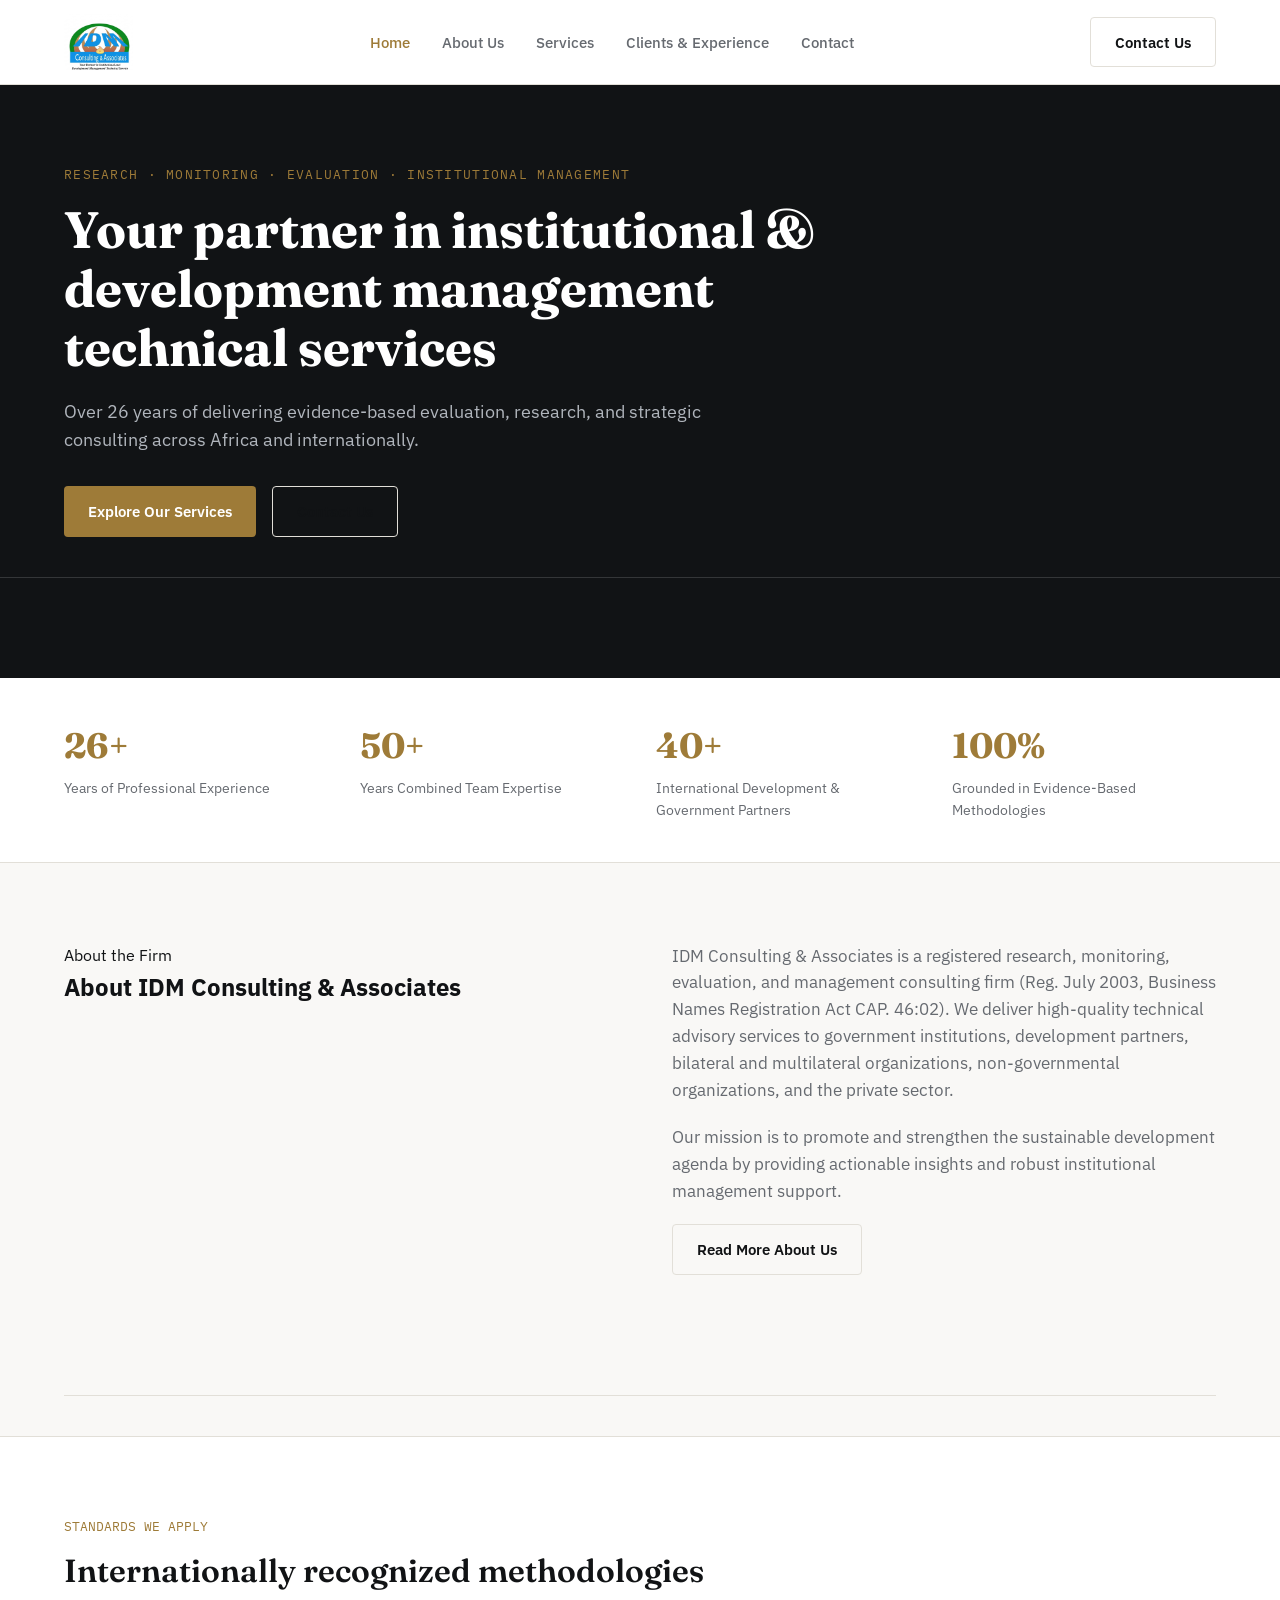
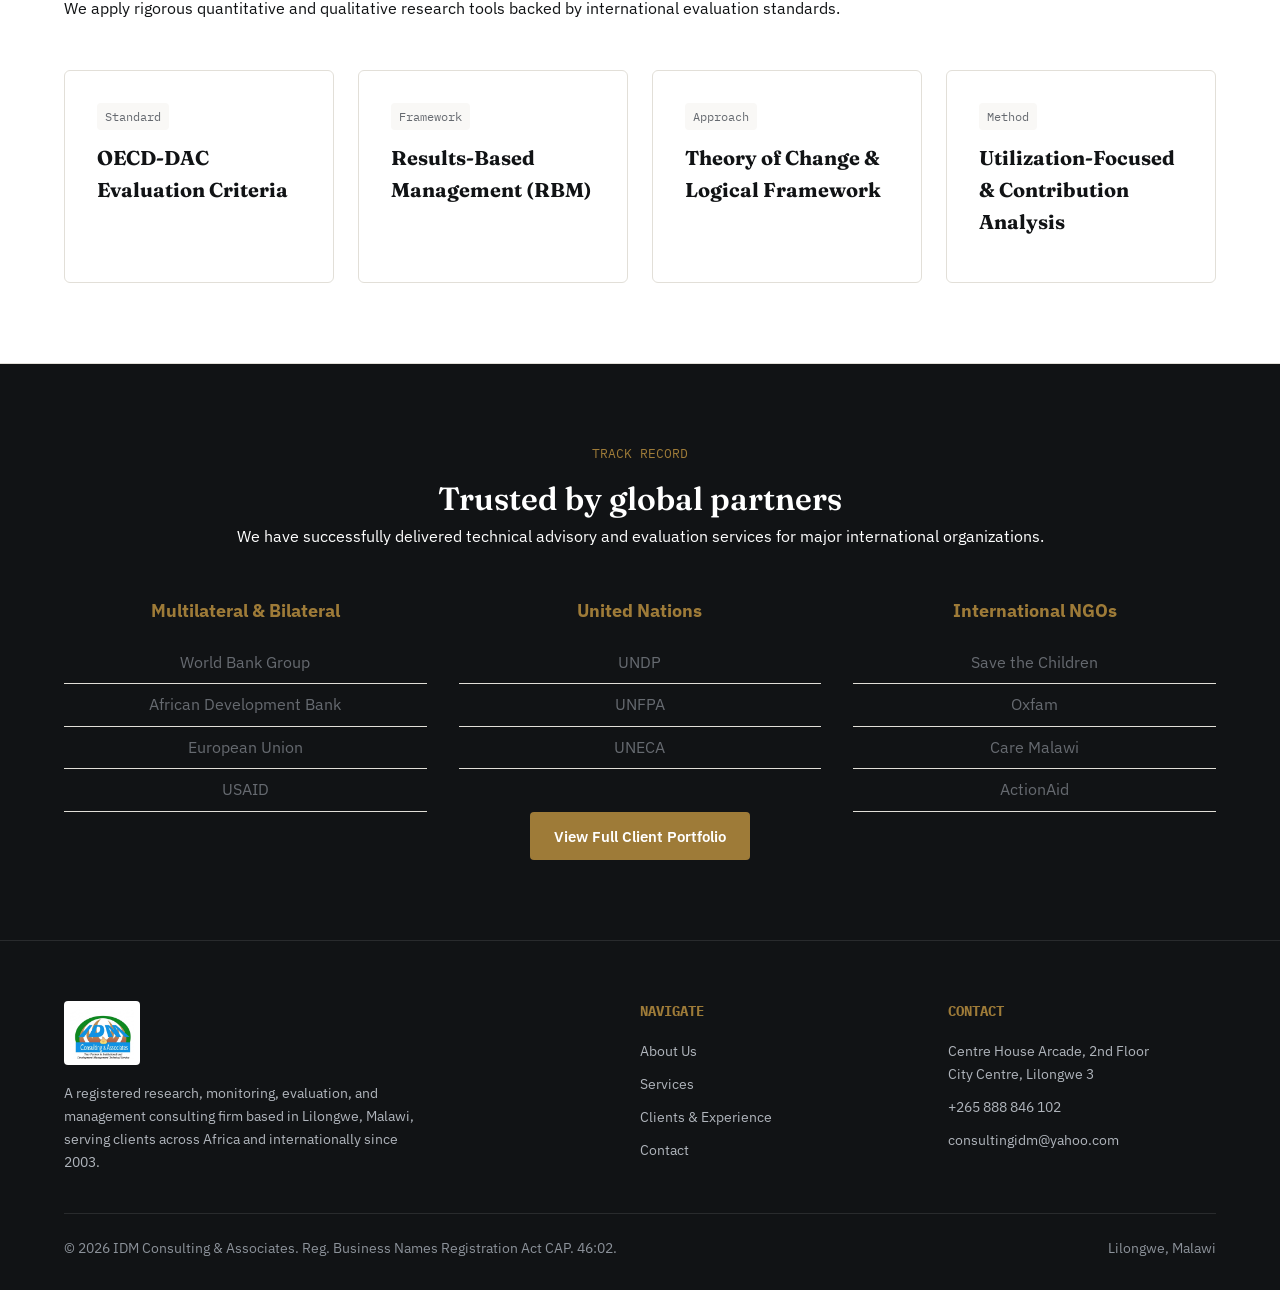
==== commit 29b2b1fc: "Create index.html for IDM Consulting website This HTML file serves as the main structure for the IDM" ====
--- a/index.html
+++ b/index.html
@@ -36,18 +36,18 @@
 
 <header class="site-header">
   <div class="wrap">
-    <a href="index.html" class="logo-link">
-      <img src="logo.png" alt="IDM Consulting & Associates Logo" class="site-logo">
+    <a href="./index.html" class="logo-link">
+      <img src="./logo.png" alt="IDM Consulting & Associates Logo" class="site-logo">
     </a>
     <nav class="main-nav">
-      <a href="index.html" class="active">Home</a>
-      <a href="about.html">About Us</a>
-      <a href="services.html">Services</a>
-      <a href="clients.html">Clients & Experience</a>
-      <a href="contact.html">Contact</a>
+      <a href="./index.html" class="active">Home</a>
+      <a href="./about.html">About Us</a>
+      <a href="./services.html">Services</a>
+      <a href="./clients.html">Clients & Experience</a>
+      <a href="./contact.html">Contact</a>
     </nav>
     <div class="header-cta">
-      <a href="contact.html" class="btn btn-ghost">Contact Us</a>
+      <a href="./contact.html" class="btn btn-ghost">Contact Us</a>
       <button class="nav-toggle" aria-label="Toggle menu"><span></span><span></span><span></span></button>
     </div>
   </div>
@@ -59,8 +59,8 @@
     <h1>Your partner in institutional &amp; development management technical services</h1>
     <p class="lede">Over 26 years of delivering evidence-based evaluation, research, and strategic consulting across Africa and internationally.</p>
     <div class="hero-actions">
-      <a href="services.html" class="btn btn-gold">Explore Our Services</a>
-      <a href="contact.html" class="btn btn-ghost">Contact Us</a>
+      <a href="./services.html" class="btn btn-gold">Explore Our Services</a>
+      <a href="./contact.html" class="btn btn-ghost">Contact Us</a>
     </div>
   </div>
   <div class="ruler-row"><div class="ruler on-dark"></div></div>
@@ -85,7 +85,7 @@
       <p class="lead-text">IDM Consulting &amp; Associates is a registered research, monitoring, evaluation, and management consulting firm (Reg. July 2003, Business Names Registration Act CAP. 46:02). We deliver high-quality technical advisory services to government institutions, development partners, bilateral and multilateral organizations, non-governmental organizations, and the private sector.</p>
       <p class="lead-text">Our mission is to promote and strengthen the sustainable development agenda by providing actionable insights and robust institutional management support.</p>
       <div class="reg-row">
-        <a href="about.html" class="btn btn-ghost">Read More About Us</a>
+        <a href="./about.html" class="btn btn-ghost">Read More About Us</a>
       </div>
     </div>
   </div>
@@ -145,7 +145,7 @@
       </div>
     </div>
     <div class="reg-row">
-      <a href="clients.html" class="btn btn-gold">View Full Client Portfolio</a>
+      <a href="./clients.html" class="btn btn-gold">View Full Client Portfolio</a>
     </div>
   </div>
 </section>
@@ -154,18 +154,18 @@
   <div class="wrap">
     <div class="footer-grid">
       <div class="footer-brand">
-        <a href="index.html">
-          <img src="logo.png" alt="IDM Consulting & Associates Logo" class="footer-logo">
+        <a href="./index.html">
+          <img src="./logo.png" alt="IDM Consulting & Associates Logo" class="footer-logo">
         </a>
         <p>A registered research, monitoring, evaluation, and management consulting firm based in Lilongwe, Malawi, serving clients across Africa and internationally since 2003.</p>
       </div>
       <div class="footer-col">
         <h5>Navigate</h5>
         <ul>
-          <li><a href="about.html">About Us</a></li>
-          <li><a href="services.html">Services</a></li>
-          <li><a href="clients.html">Clients &amp; Experience</a></li>
-          <li><a href="contact.html">Contact</a></li>
+          <li><a href="./about.html">About Us</a></li>
+          <li><a href="./services.html">Services</a></li>
+          <li><a href="./clients.html">Clients &amp; Experience</a></li>
+          <li><a href="./contact.html">Contact</a></li>
         </ul>
       </div>
       <div class="footer-col">
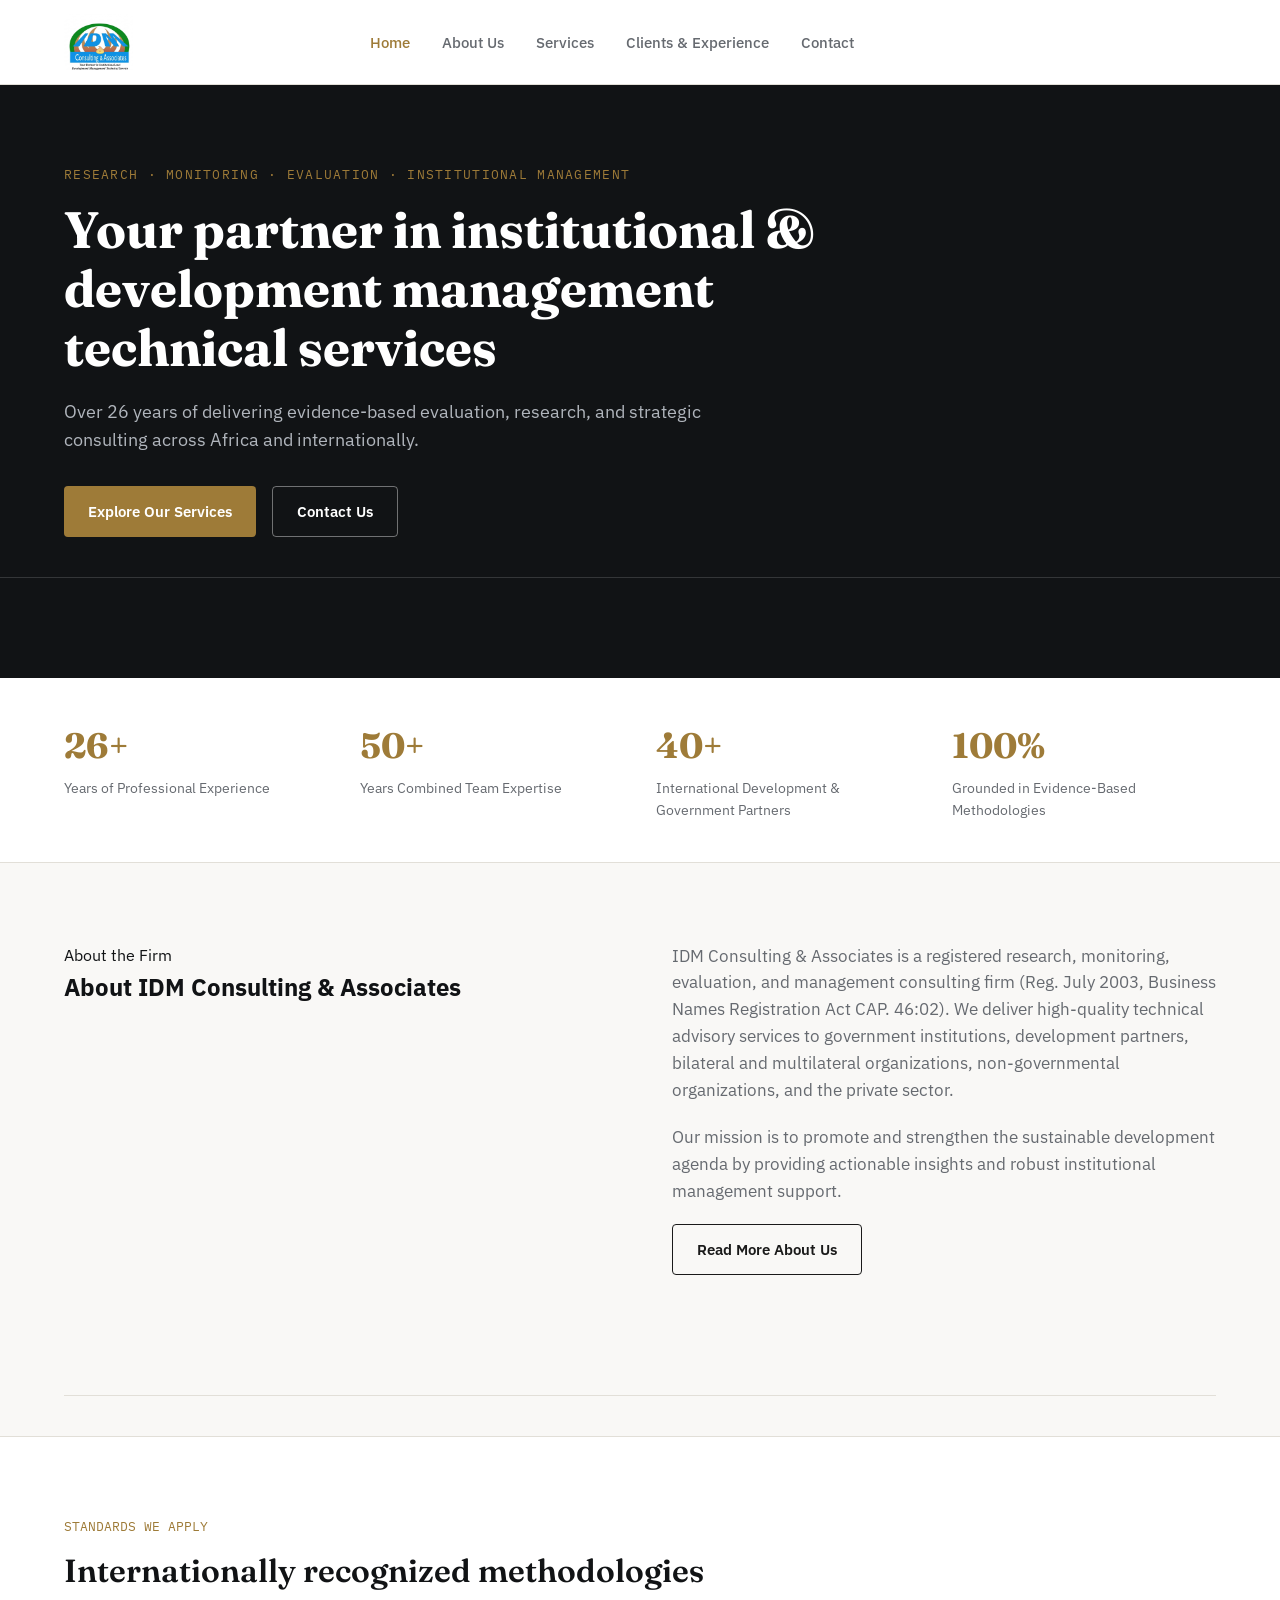
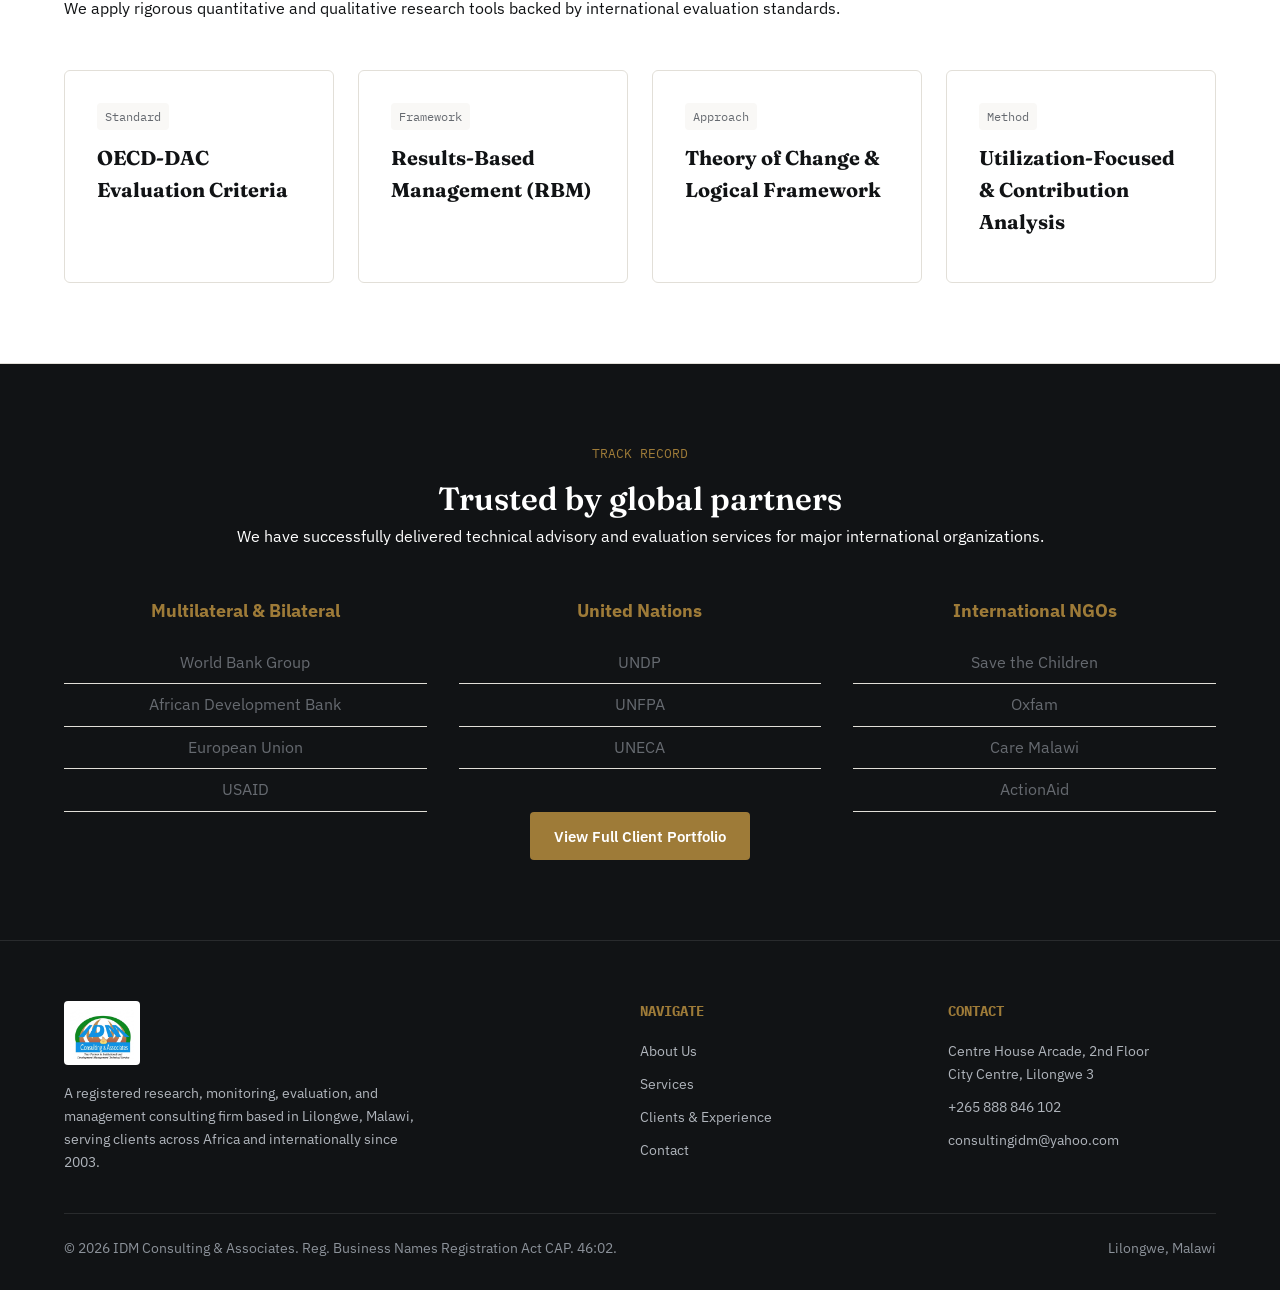
==== commit 78ea064d: "Create index.html" ====
--- a/index.html
+++ b/index.html
@@ -25,6 +25,18 @@
     padding: 6px;
     border-radius: 4px;
   }
+  /* Fix for ghost buttons on dark background */
+  .hero .btn-ghost, .site-header .btn-ghost {
+    color: #ffffff !important;
+    border: 1px solid rgba(255, 255, 255, 0.4) !important;
+    display: inline-flex !important;
+    align-items: center !important;
+    justify-content: center !important;
+  }
+  .hero .btn-ghost:hover {
+    background: rgba(255, 255, 255, 0.1) !important;
+    border-color: #ffffff !important;
+  }
   @media (max-width: 600px) {
     .site-logo {
       height: 44px;
@@ -85,7 +97,7 @@
       <p class="lead-text">IDM Consulting &amp; Associates is a registered research, monitoring, evaluation, and management consulting firm (Reg. July 2003, Business Names Registration Act CAP. 46:02). We deliver high-quality technical advisory services to government institutions, development partners, bilateral and multilateral organizations, non-governmental organizations, and the private sector.</p>
       <p class="lead-text">Our mission is to promote and strengthen the sustainable development agenda by providing actionable insights and robust institutional management support.</p>
       <div class="reg-row">
-        <a href="./about.html" class="btn btn-ghost">Read More About Us</a>
+        <a href="./about.html" class="btn btn-ghost" style="color: #1a1a1a !important; border-color: #1a1a1a !important;">Read More About Us</a>
       </div>
     </div>
   </div>
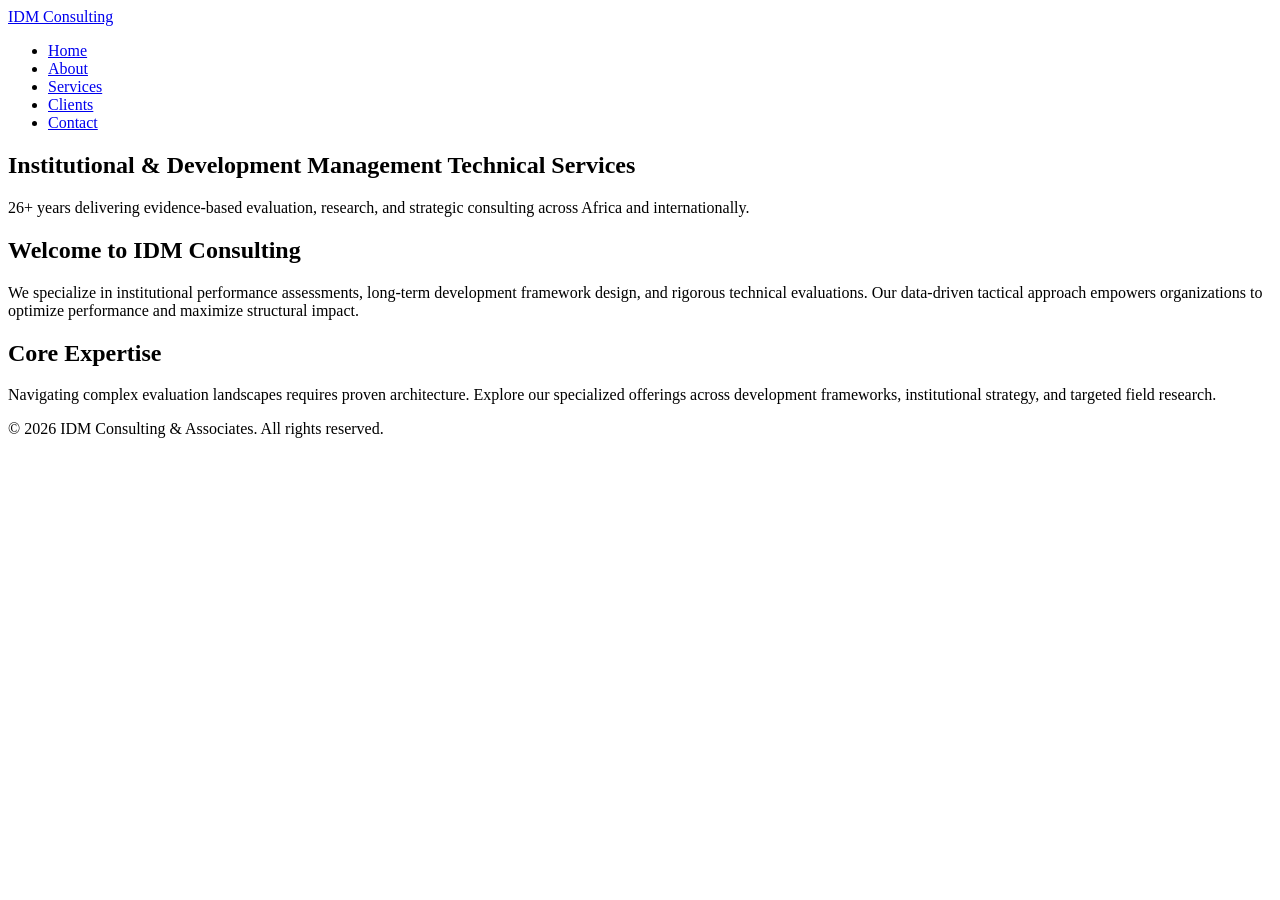
==== commit b1d54350: "Revise index.html for improved layout and navigation Refactor HTML structure and update navigation e" ====
--- a/index.html
+++ b/index.html
@@ -1,212 +1,46 @@
 <!DOCTYPE html>
 <html lang="en">
 <head>
-<meta charset="UTF-8">
-<meta name="viewport" content="width=device-width, initial-scale=1.0">
-<title>IDM Consulting & Associates — Institutional & Development Management Technical Services</title>
-<meta name="description" content="IDM Consulting & Associates: 26+ years delivering evidence-based evaluation, research, and strategic consulting across Africa and internationally.">
-<link rel="preconnect" href="https://fonts.googleapis.com">
-<link href="https://fonts.googleapis.com/css2?family=Fraunces:ital,wght@0,500;0,600;0,700;0,900;1,500&family=IBM+Plex+Sans:wght@400;500;600&family=IBM+Plex+Mono:wght@400;500&display=swap" rel="stylesheet">
-<link rel="stylesheet" href="styles.css">
-<style>
-  /* Embedded Logo Styles */
-  .site-logo {
-    height: 56px;
-    width: auto;
-    display: block;
-    object-fit: contain;
-  }
-  .footer-logo {
-    height: 64px;
-    width: auto;
-    display: block;
-    margin-bottom: 16px;
-    background: #ffffff;
-    padding: 6px;
-    border-radius: 4px;
-  }
-  /* Fix for ghost buttons on dark background */
-  .hero .btn-ghost, .site-header .btn-ghost {
-    color: #ffffff !important;
-    border: 1px solid rgba(255, 255, 255, 0.4) !important;
-    display: inline-flex !important;
-    align-items: center !important;
-    justify-content: center !important;
-  }
-  .hero .btn-ghost:hover {
-    background: rgba(255, 255, 255, 0.1) !important;
-    border-color: #ffffff !important;
-  }
-  @media (max-width: 600px) {
-    .site-logo {
-      height: 44px;
-    }
-  }
-</style>
+    <meta charset="UTF-8">
+    <meta name="viewport" content="width=device-width, initial-scale=1.0">
+    <title>IDM Consulting & Associates</title>
+    <link rel="stylesheet" href="styles.css">
 </head>
 <body>
 
-<header class="site-header">
-  <div class="wrap">
-    <a href="./index.html" class="logo-link">
-      <img src="./logo.png" alt="IDM Consulting & Associates Logo" class="site-logo">
-    </a>
-    <nav class="main-nav">
-      <a href="./index.html" class="active">Home</a>
-      <a href="./about.html">About Us</a>
-      <a href="./services.html">Services</a>
-      <a href="./clients.html">Clients & Experience</a>
-      <a href="./contact.html">Contact</a>
-    </nav>
-    <div class="header-cta">
-      <a href="./contact.html" class="btn btn-ghost">Contact Us</a>
-      <button class="nav-toggle" aria-label="Toggle menu"><span></span><span></span><span></span></button>
+    <header>
+        <div class="nav-container">
+            <a href="index.html" class="logo">IDM Consulting</a>
+            <ul class="nav-links">
+                <li><a href="index.html" class="active">Home</a></li>
+                <li><a href="about.html">About</a></li>
+                <li><a href="services.html">Services</a></li>
+                <li><a href="clients.html">Clients</a></li>
+                <li><a href="contact.html">Contact</a></li>
+            </ul>
+        </div>
+    </header>
+
+    <section class="hero">
+        <h1>Institutional & Development Management Technical Services</h1>
+        <p>26+ years delivering evidence-based evaluation, research, and strategic consulting across Africa and internationally.</p>
+    </section>
+
+    <div class="container">
+        <div class="card reveal">
+            <h2>Welcome to IDM Consulting</h2>
+            <p>We specialize in institutional performance assessments, long-term development framework design, and rigorous technical evaluations. Our data-driven tactical approach empowers organizations to optimize performance and maximize structural impact.</p>
+        </div>
+        <div class="card reveal">
+            <h2>Core Expertise</h2>
+            <p>Navigating complex evaluation landscapes requires proven architecture. Explore our specialized offerings across development frameworks, institutional strategy, and targeted field research.</p>
+        </div>
     </div>
-  </div>
-</header>
 
-<section class="hero">
-  <div class="wrap">
-    <p class="eyebrow">Research · Monitoring · Evaluation · Institutional Management</p>
-    <h1>Your partner in institutional &amp; development management technical services</h1>
-    <p class="lede">Over 26 years of delivering evidence-based evaluation, research, and strategic consulting across Africa and internationally.</p>
-    <div class="hero-actions">
-      <a href="./services.html" class="btn btn-gold">Explore Our Services</a>
-      <a href="./contact.html" class="btn btn-ghost">Contact Us</a>
-    </div>
-  </div>
-  <div class="ruler-row"><div class="ruler on-dark"></div></div>
-</section>
+    <footer>
+        <p>&copy; 2026 IDM Consulting & Associates. All rights reserved.</p>
+    </footer>
 
-<section class="stats">
-  <div class="wrap stats-grid">
-    <div class="stat"><div class="num">26+</div><div class="label">Years of Professional Experience</div></div>
-    <div class="stat"><div class="num">50+</div><div class="label">Years Combined Team Expertise</div></div>
-    <div class="stat"><div class="num">40+</div><div class="label">International Development &amp; Government Partners</div></div>
-    <div class="stat"><div class="num">100%</div><div class="label">Grounded in Evidence-Based Methodologies</div></div>
-  </div>
-</section>
-
-<section>
-  <div class="wrap two-col">
-    <div>
-      <p class="eyebrow">About the Firm</p>
-      <h2>About IDM Consulting &amp; Associates</h2>
-    </div>
-    <div>
-      <p class="lead-text">IDM Consulting &amp; Associates is a registered research, monitoring, evaluation, and management consulting firm (Reg. July 2003, Business Names Registration Act CAP. 46:02). We deliver high-quality technical advisory services to government institutions, development partners, bilateral and multilateral organizations, non-governmental organizations, and the private sector.</p>
-      <p class="lead-text">Our mission is to promote and strengthen the sustainable development agenda by providing actionable insights and robust institutional management support.</p>
-      <div class="reg-row">
-        <a href="./about.html" class="btn btn-ghost" style="color: #1a1a1a !important; border-color: #1a1a1a !important;">Read More About Us</a>
-      </div>
-    </div>
-  </div>
-</section>
-
-<div class="ruler-row wrap"><div class="ruler"></div></div>
-
-<section class="section-alt">
-  <div class="wrap">
-    <div class="section-head">
-      <p class="eyebrow">Standards We Apply</p>
-      <h2>Internationally recognized methodologies</h2>
-      <p>We apply rigorous quantitative and qualitative research tools backed by international evaluation standards.</p>
-    </div>
-    <div class="framework-grid">
-      <div class="framework-card"><span class="tag">Standard</span><h4>OECD-DAC Evaluation Criteria</h4></div>
-      <div class="framework-card"><span class="tag">Framework</span><h4>Results-Based Management (RBM)</h4></div>
-      <div class="framework-card"><span class="tag">Approach</span><h4>Theory of Change &amp; Logical Framework</h4></div>
-      <div class="framework-card"><span class="tag">Method</span><h4>Utilization-Focused &amp; Contribution Analysis</h4></div>
-    </div>
-  </div>
-</section>
-
-<section class="section-ink">
-  <div class="wrap">
-    <div class="section-head">
-      <p class="eyebrow">Track Record</p>
-      <h2>Trusted by global partners</h2>
-      <p>We have successfully delivered technical advisory and evaluation services for major international organizations.</p>
-    </div>
-    <div class="partner-groups">
-      <div class="partner-group">
-        <h4>Multilateral &amp; Bilateral</h4>
-        <ul>
-          <li>World Bank Group</li>
-          <li>African Development Bank</li>
-          <li>European Union</li>
-          <li>USAID</li>
-        </ul>
-      </div>
-      <div class="partner-group">
-        <h4>United Nations</h4>
-        <ul>
-          <li>UNDP</li>
-          <li>UNFPA</li>
-          <li>UNECA</li>
-        </ul>
-      </div>
-      <div class="partner-group">
-        <h4>International NGOs</h4>
-        <ul>
-          <li>Save the Children</li>
-          <li>Oxfam</li>
-          <li>Care Malawi</li>
-          <li>ActionAid</li>
-        </ul>
-      </div>
-    </div>
-    <div class="reg-row">
-      <a href="./clients.html" class="btn btn-gold">View Full Client Portfolio</a>
-    </div>
-  </div>
-</section>
-
-<footer class="site-footer">
-  <div class="wrap">
-    <div class="footer-grid">
-      <div class="footer-brand">
-        <a href="./index.html">
-          <img src="./logo.png" alt="IDM Consulting & Associates Logo" class="footer-logo">
-        </a>
-        <p>A registered research, monitoring, evaluation, and management consulting firm based in Lilongwe, Malawi, serving clients across Africa and internationally since 2003.</p>
-      </div>
-      <div class="footer-col">
-        <h5>Navigate</h5>
-        <ul>
-          <li><a href="./about.html">About Us</a></li>
-          <li><a href="./services.html">Services</a></li>
-          <li><a href="./clients.html">Clients &amp; Experience</a></li>
-          <li><a href="./contact.html">Contact</a></li>
-        </ul>
-      </div>
-      <div class="footer-col">
-        <h5>Contact</h5>
-        <ul>
-          <li>Centre House Arcade, 2nd Floor<br>City Centre, Lilongwe 3</li>
-          <li>+265 888 846 102</li>
-          <li>consultingidm@yahoo.com</li>
-        </ul>
-      </div>
-    </div>
-    <div class="footer-bottom">
-      <span>© 2026 IDM Consulting &amp; Associates. Reg. Business Names Registration Act CAP. 46:02.</span>
-      <span>Lilongwe, Malawi</span>
-    </div>
-  </div>
-</footer>
-
-<script>
-  document.addEventListener('DOMContentLoaded', () => {
-    const header = document.querySelector('.site-header');
-    const toggle = document.querySelector('.nav-toggle');
-    if (toggle && header) {
-      toggle.addEventListener('click', () => header.classList.toggle('open'));
-      document.querySelectorAll('.main-nav a').forEach(link => {
-        link.addEventListener('click', () => header.classList.remove('open'));
-      });
-    }
-  });
-</script>
+    <script src="script.js"></script>
 </body>
 </html>
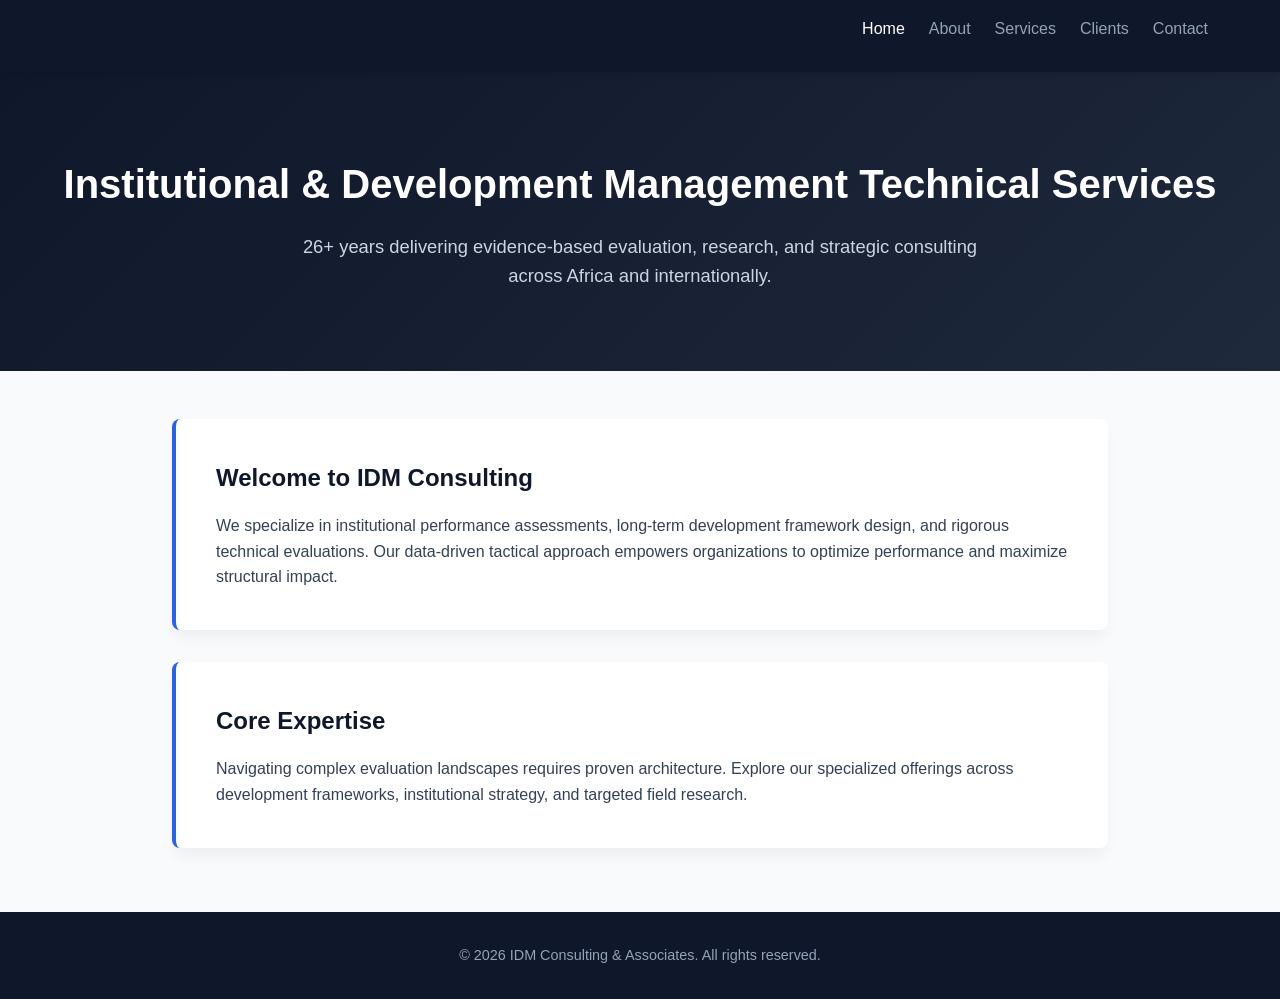
==== commit 4d555d9a: "Update index.html" ====
--- a/index.html
+++ b/index.html
@@ -10,7 +10,7 @@
 
     <header>
         <div class="nav-container">
-            <a href="index.html" class="logo">IDM Consulting</a>
+            <a  <img src="logo.png" alt="IDM Consulting Logo" class="logo-img">
             <ul class="nav-links">
                 <li><a href="index.html" class="active">Home</a></li>
                 <li><a href="about.html">About</a></li>
--- a/styles.css
+++ b/styles.css
@@ -0,0 +1,140 @@
+:root {
+    --primary-color: #0f172a;
+    --accent-color: #2563eb;
+    --gold-color: #d97706;
+    --bg-light: #f8fafc;
+    --text-dark: #334155;
+    --white: #ffffff;
+}
+
+* {
+    margin: 0;
+    padding: 0;
+    box-sizing: border-box;
+    font-family: 'Segoe UI', Tahoma, Geneva, Verdana, sans-serif;
+}
+
+body {
+    background-color: var(--bg-light);
+    color: var(--text-dark);
+    line-height: 1.6;
+}
+
+/* Navigation & Logo */
+header {
+    background: var(--primary-color);
+    color: var(--white);
+    position: sticky;
+    top: 0;
+    z-index: 1000;
+    box-shadow: 0 4px 6px -1px rgba(0, 0, 0, 0.1);
+}
+
+.nav-container {
+    max-width: 1200px;
+    margin: 0 auto;
+    display: flex;
+    justify-content: space-between;
+    align-items: center;
+    padding: 1rem 2rem;
+}
+
+.logo-container {
+    display: flex;
+    align-items: center;
+    gap: 0.75rem;
+    text-decoration: none;
+}
+
+.logo-img {
+    height: 40px;
+    width: auto;
+    object-fit: contain;
+}
+
+.logo-text {
+    font-size: 1.25rem;
+    font-weight: bold;
+    letter-spacing: 0.5px;
+    color: var(--white);
+}
+
+.nav-links {
+    list-style: none;
+    display: flex;
+    gap: 1.5rem;
+}
+
+.nav-links a {
+    color: #94a3b8;
+    text-decoration: none;
+    font-weight: 500;
+    transition: color 0.3s ease;
+}
+
+.nav-links a:hover, .nav-links a.active {
+    color: var(--white);
+}
+
+/* Hero Section */
+.hero {
+    background: linear-gradient(135deg, var(--primary-color), #1e293b);
+    color: var(--white);
+    text-align: center;
+    padding: 5rem 2rem;
+}
+
+.hero h1 {
+    font-size: 2.5rem;
+    margin-bottom: 1rem;
+}
+
+.hero p {
+    font-size: 1.15rem;
+    color: #cbd5e1;
+    max-width: 700px;
+    margin: 0 auto;
+}
+
+/* Main Content Layout */
+.container {
+    max-width: 1000px;
+    margin: 3rem auto;
+    padding: 0 2rem;
+}
+
+.card {
+    background: var(--white);
+    padding: 2.5rem;
+    border-radius: 8px;
+    box-shadow: 0 10px 15px -3px rgba(0, 0, 0, 0.05);
+    margin-bottom: 2rem;
+    border-left: 4px solid var(--accent-color);
+}
+
+.card h2 {
+    color: var(--primary-color);
+    margin-bottom: 1rem;
+}
+
+/* Scroll Animation Classes */
+.reveal {
+    opacity: 0;
+    transform: translateY(30px);
+    transition: all 0.8s ease-out;
+}
+
+.reveal.active {
+    opacity: 1;
+    transform: translateY(0);
+}
+
+/* Footer */
+footer {
+    text-align: center;
+    padding: 2rem;
+    background: var(--primary-color);
+    color: #94a3b8;
+    margin-top: 4rem;
+    font-size: 0.9rem;
+}
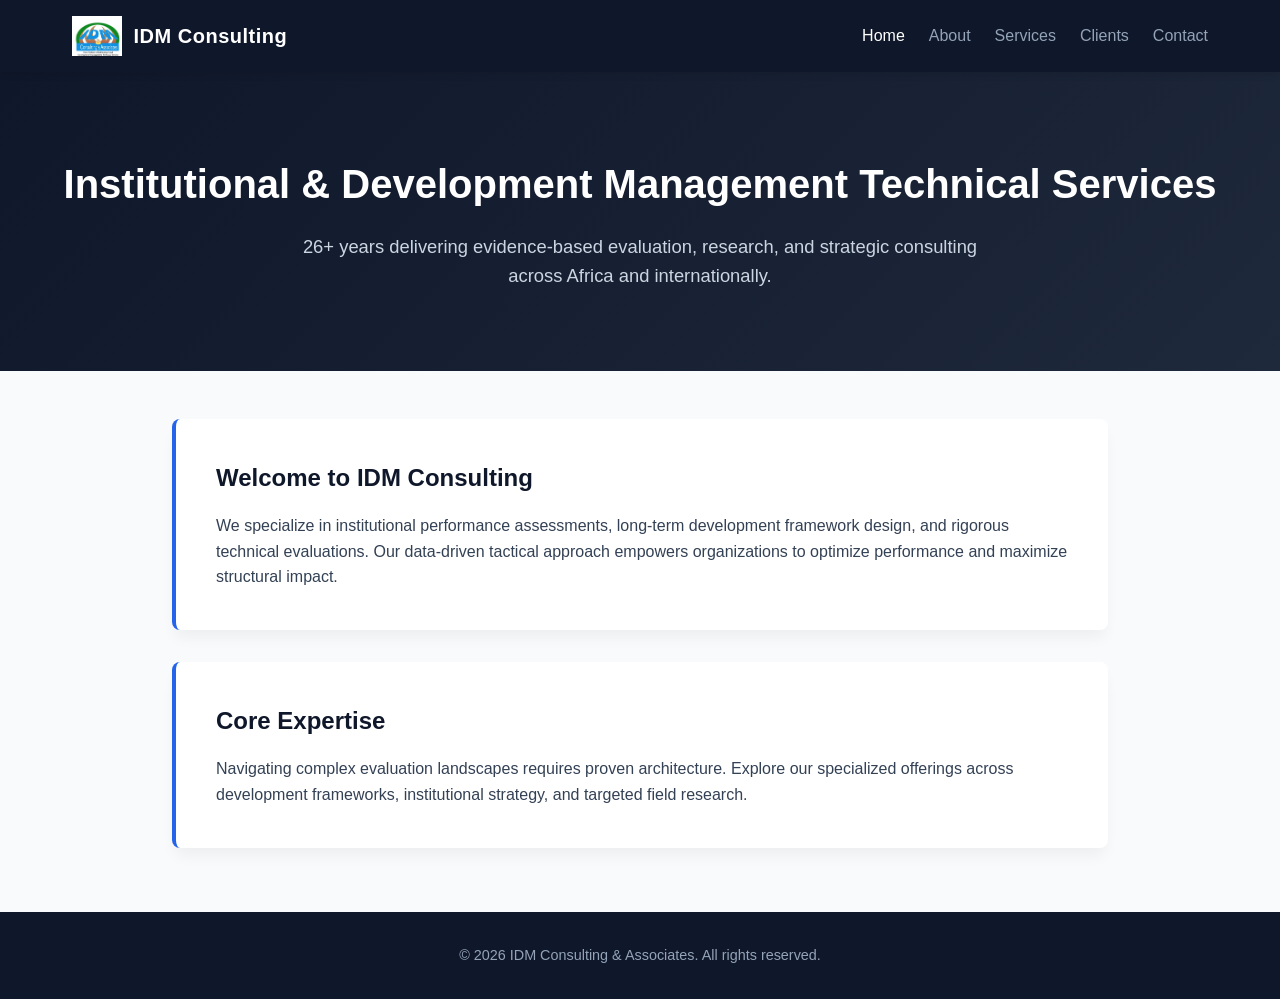
==== commit 82099b4e: "Update index.html" ====
--- a/index.html
+++ b/index.html
@@ -8,9 +8,12 @@
 </head>
 <body>
 
-    <header>
+       <header>
         <div class="nav-container">
-            <a  <img src="logo.png" alt="IDM Consulting Logo" class="logo-img">
+            <a href="index.html" class="logo-container">
+                <img src="logo.png" alt="IDM Consulting Logo" class="logo-img">
+                <span class="logo-text">IDM Consulting</span>
+            </a>
             <ul class="nav-links">
                 <li><a href="index.html" class="active">Home</a></li>
                 <li><a href="about.html">About</a></li>
@@ -20,6 +23,7 @@
             </ul>
         </div>
     </header>
+ 
 
     <section class="hero">
         <h1>Institutional & Development Management Technical Services</h1>
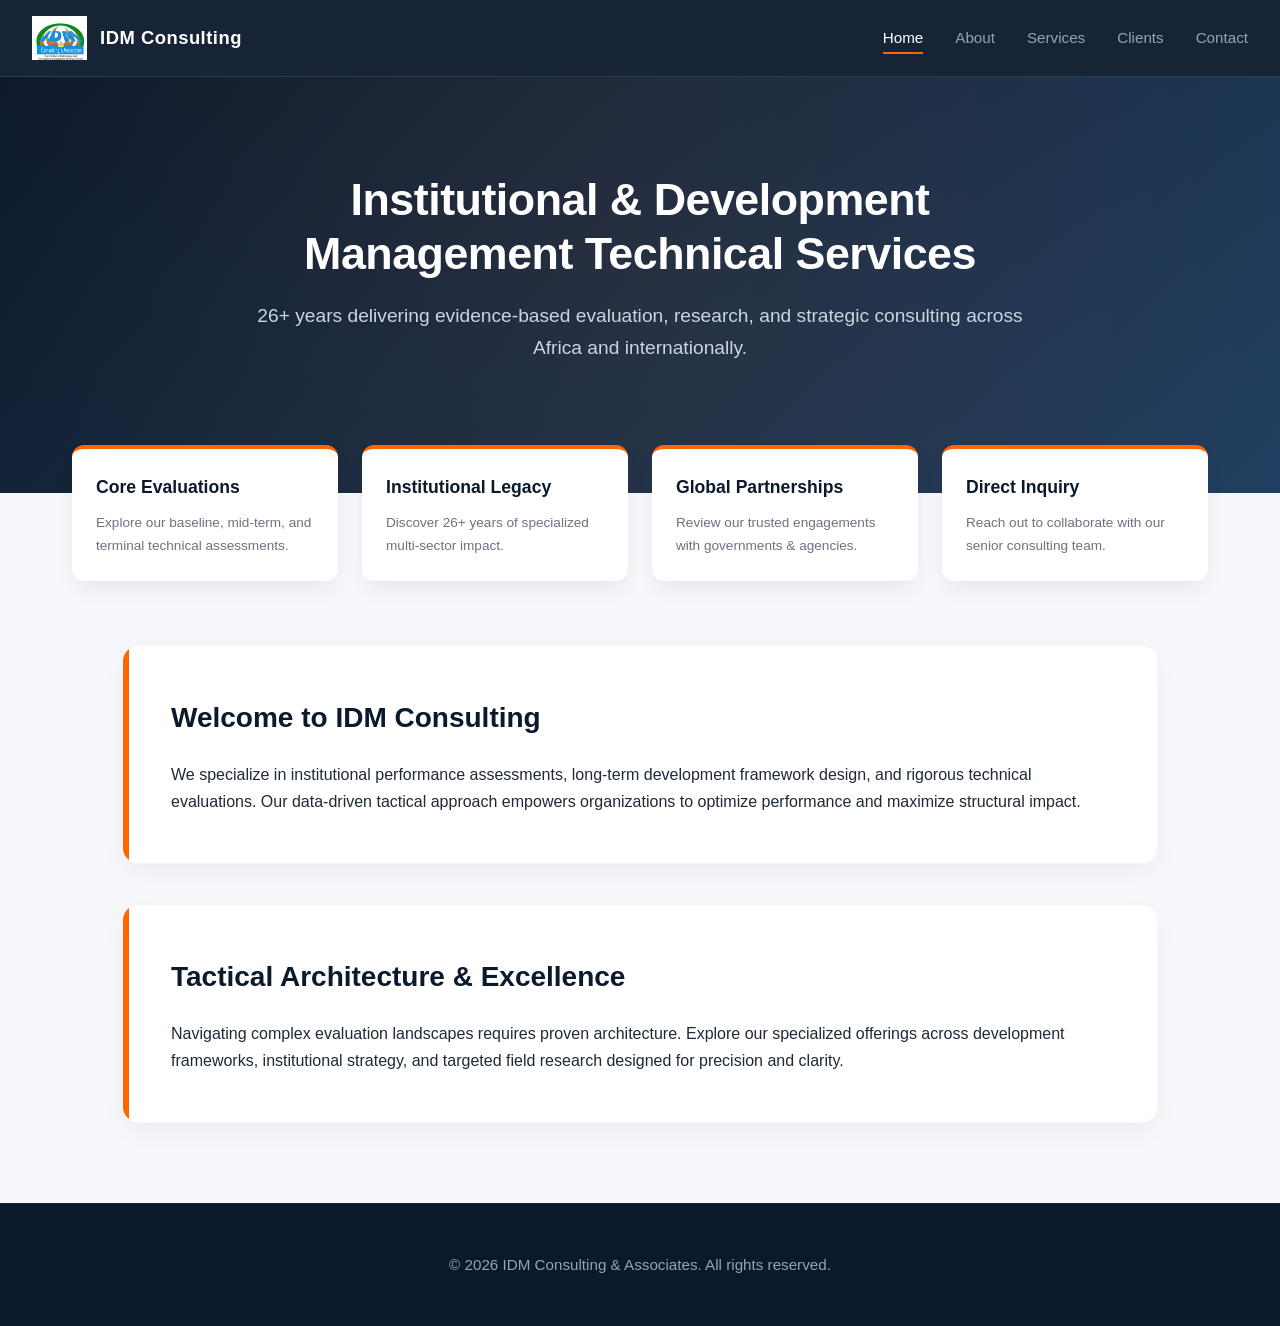
==== commit 825baf9d: "Update index.html" ====
--- a/index.html
+++ b/index.html
@@ -8,7 +8,7 @@
 </head>
 <body>
 
-       <header>
+    <header>
         <div class="nav-container">
             <a href="index.html" class="logo-container">
                 <img src="logo.png" alt="IDM Consulting Logo" class="logo-img">
@@ -23,12 +23,33 @@
             </ul>
         </div>
     </header>
- 
 
     <section class="hero">
-        <h1>Institutional & Development Management Technical Services</h1>
-        <p>26+ years delivering evidence-based evaluation, research, and strategic consulting across Africa and internationally.</p>
+        <div class="hero-content">
+            <h1>Institutional & Development Management Technical Services</h1>
+            <p>26+ years delivering evidence-based evaluation, research, and strategic consulting across Africa and internationally.</p>
+        </div>
     </section>
+
+    <!-- Tactical Navigable Quick Cards -->
+    <div class="quick-nav-grid">
+        <a href="services.html" class="quick-card reveal">
+            <h3>Core Evaluations</h3>
+            <p>Explore our baseline, mid-term, and terminal technical assessments.</p>
+        </a>
+        <a href="about.html" class="quick-card reveal">
+            <h3>Institutional Legacy</h3>
+            <p>Discover 26+ years of specialized multi-sector impact.</p>
+        </a>
+        <a href="clients.html" class="quick-card reveal">
+            <h3>Global Partnerships</h3>
+            <p>Review our trusted engagements with governments & agencies.</p>
+        </a>
+        <a href="contact.html" class="quick-card reveal">
+            <h3>Direct Inquiry</h3>
+            <p>Reach out to collaborate with our senior consulting team.</p>
+        </a>
+    </div>
 
     <div class="container">
         <div class="card reveal">
@@ -36,8 +57,8 @@
             <p>We specialize in institutional performance assessments, long-term development framework design, and rigorous technical evaluations. Our data-driven tactical approach empowers organizations to optimize performance and maximize structural impact.</p>
         </div>
         <div class="card reveal">
-            <h2>Core Expertise</h2>
-            <p>Navigating complex evaluation landscapes requires proven architecture. Explore our specialized offerings across development frameworks, institutional strategy, and targeted field research.</p>
+            <h2>Tactical Architecture & Excellence</h2>
+            <p>Navigating complex evaluation landscapes requires proven architecture. Explore our specialized offerings across development frameworks, institutional strategy, and targeted field research designed for precision and clarity.</p>
         </div>
     </div>
 
--- a/styles.css
+++ b/styles.css
@@ -1,37 +1,40 @@
 :root {
-    --primary-color: #0f172a;
-    --accent-color: #2563eb;
-    --gold-color: #d97706;
-    --bg-light: #f8fafc;
-    --text-dark: #334155;
-    --white: #ffffff;
+    --primary-deep: #0B192C;
+    --primary-blue: #1E3E62;
+    --accent-gold: #FF6500;
+    --bg-surface: #F5F7FA;
+    --text-main: #1F2937;
+    --text-muted: #6B7280;
+    --white: #FFFFFF;
+    --transition: all 0.3s cubic-bezier(0.4, 0, 0.2, 1);
 }
 
 * {
     margin: 0;
     padding: 0;
     box-sizing: border-box;
-    font-family: 'Segoe UI', Tahoma, Geneva, Verdana, sans-serif;
+    font-family: 'Inter', 'Segoe UI', Tahoma, Geneva, Verdana, sans-serif;
 }
 
 body {
-    background-color: var(--bg-light);
-    color: var(--text-dark);
-    line-height: 1.6;
-}
-
-/* Navigation & Logo */
+    background-color: var(--bg-surface);
+    color: var(--text-main);
+    line-height: 1.7;
+    overflow-x: hidden;
+}
+
+/* Header & Glassmorphism Navigation */
 header {
-    background: var(--primary-color);
-    color: var(--white);
+    background: rgba(11, 25, 44, 0.95);
+    backdrop-filter: blur(10px);
     position: sticky;
     top: 0;
     z-index: 1000;
-    box-shadow: 0 4px 6px -1px rgba(0, 0, 0, 0.1);
+    border-bottom: 1px solid rgba(255, 255, 255, 0.1);
 }
 
 .nav-container {
-    max-width: 1200px;
+    max-width: 1280px;
     margin: 0 auto;
     display: flex;
     justify-content: space-between;
@@ -42,19 +45,19 @@
 .logo-container {
     display: flex;
     align-items: center;
-    gap: 0.75rem;
+    gap: 0.85rem;
     text-decoration: none;
 }
 
 .logo-img {
-    height: 40px;
+    height: 44px;
     width: auto;
     object-fit: contain;
 }
 
 .logo-text {
-    font-size: 1.25rem;
-    font-weight: bold;
+    font-size: 1.15rem;
+    font-weight: 700;
     letter-spacing: 0.5px;
     color: var(--white);
 }
@@ -62,66 +65,171 @@
 .nav-links {
     list-style: none;
     display: flex;
-    gap: 1.5rem;
+    gap: 2rem;
+    align-items: center;
 }
 
 .nav-links a {
-    color: #94a3b8;
+    color: #94A3B8;
     text-decoration: none;
     font-weight: 500;
-    transition: color 0.3s ease;
+    font-size: 0.95rem;
+    transition: var(--transition);
+    position: relative;
+    padding: 0.5rem 0;
+}
+
+.nav-links a::after {
+    content: '';
+    position: absolute;
+    bottom: 0;
+    left: 0;
+    width: 0;
+    height: 2px;
+    background-color: var(--accent-gold);
+    transition: var(--transition);
 }
 
 .nav-links a:hover, .nav-links a.active {
     color: var(--white);
 }
 
-/* Hero Section */
+.nav-links a:hover::after, .nav-links a.active::after {
+    width: 100%;
+}
+
+/* Interactive Hero Section */
 .hero {
-    background: linear-gradient(135deg, var(--primary-color), #1e293b);
+    background: linear-gradient(135deg, var(--primary-deep), var(--primary-blue));
     color: var(--white);
     text-align: center;
-    padding: 5rem 2rem;
+    padding: 6rem 2rem;
+    position: relative;
+    overflow: hidden;
+}
+
+.hero::before {
+    content: '';
+    position: absolute;
+    top: -50%;
+    left: -50%;
+    width: 200%;
+    height: 200%;
+    background: radial-gradient(circle, rgba(255, 101, 0, 0.08) 0%, transparent 60%);
+    animation: pulseGlow 10s infinite alternate;
+}
+
+@keyframes pulseGlow {
+    0% { transform: scale(1); }
+    100% { transform: scale(1.1); }
+}
+
+.hero-content {
+    position: relative;
+    z-index: 2;
+    max-width: 800px;
+    margin: 0 auto;
 }
 
 .hero h1 {
-    font-size: 2.5rem;
-    margin-bottom: 1rem;
+    font-size: 2.8rem;
+    margin-bottom: 1.2rem;
+    font-weight: 800;
+    letter-spacing: -0.5px;
+    line-height: 1.2;
 }
 
 .hero p {
-    font-size: 1.15rem;
-    color: #cbd5e1;
-    max-width: 700px;
-    margin: 0 auto;
-}
-
-/* Main Content Layout */
+    font-size: 1.2rem;
+    color: #CBD5E1;
+    margin-bottom: 2rem;
+}
+
+/* Interactive Quick Navigation Grid (Tactical Focus) */
+.quick-nav-grid {
+    display: grid;
+    grid-template-columns: repeat(auto-fit, minmax(220px, 1fr));
+    gap: 1.5rem;
+    max-width: 1200px;
+    margin: -3rem auto 3rem auto;
+    padding: 0 2rem;
+    position: relative;
+    z-index: 10;
+}
+
+.quick-card {
+    background: var(--white);
+    padding: 1.5rem;
+    border-radius: 12px;
+    box-shadow: 0 10px 25px -5px rgba(0, 0, 0, 0.08);
+    text-decoration: none;
+    color: var(--text-main);
+    transition: var(--transition);
+    border-top: 4px solid var(--accent-gold);
+    display: flex;
+    flex-direction: column;
+    gap: 0.5rem;
+}
+
+.quick-card:hover {
+    transform: translateY(-8px);
+    box-shadow: 0 20px 30px -10px rgba(0, 0, 0, 0.12);
+}
+
+.quick-card h3 {
+    font-size: 1.1rem;
+    color: var(--primary-deep);
+}
+
+.quick-card p {
+    font-size: 0.85rem;
+    color: var(--text-muted);
+}
+
+/* Main Container & Interactive Cards */
 .container {
-    max-width: 1000px;
-    margin: 3rem auto;
+    max-width: 1100px;
+    margin: 4rem auto;
     padding: 0 2rem;
 }
 
 .card {
     background: var(--white);
-    padding: 2.5rem;
-    border-radius: 8px;
-    box-shadow: 0 10px 15px -3px rgba(0, 0, 0, 0.05);
-    margin-bottom: 2rem;
-    border-left: 4px solid var(--accent-color);
+    padding: 3rem;
+    border-radius: 16px;
+    box-shadow: 0 10px 30px -5px rgba(0, 0, 0, 0.05);
+    margin-bottom: 2.5rem;
+    transition: var(--transition);
+    border: 1px solid rgba(0, 0, 0, 0.03);
+    position: relative;
+    overflow: hidden;
+}
+
+.card::before {
+    content: '';
+    position: absolute;
+    top: 0;
+    left: 0;
+    width: 6px;
+    height: 100%;
+    background-color: var(--accent-gold);
+}
+
+.card:hover {
+    box-shadow: 0 20px 40px -10px rgba(0, 0, 0, 0.08);
 }
 
 .card h2 {
-    color: var(--primary-color);
-    margin-bottom: 1rem;
-}
-
-/* Scroll Animation Classes */
+    color: var(--primary-deep);
+    margin-bottom: 1.2rem;
+    font-size: 1.75rem;
+}
+
+/* Scroll Animation System */
 .reveal {
     opacity: 0;
-    transform: translateY(30px);
-    transition: all 0.8s ease-out;
+    transform: translateY(40px);
+    transition: opacity 0.8s ease-out, transform 0.8s ease-out;
 }
 
 .reveal.active {
@@ -132,9 +240,10 @@
 /* Footer */
 footer {
     text-align: center;
-    padding: 2rem;
-    background: var(--primary-color);
-    color: #94a3b8;
-    margin-top: 4rem;
-    font-size: 0.9rem;
-}
+    padding: 3rem 2rem;
+    background: var(--primary-deep);
+    color: #94A3B8;
+    margin-top: 5rem;
+    font-size: 0.95rem;
+    border-top: 1px solid rgba(255, 255, 255, 0.05);
+}
